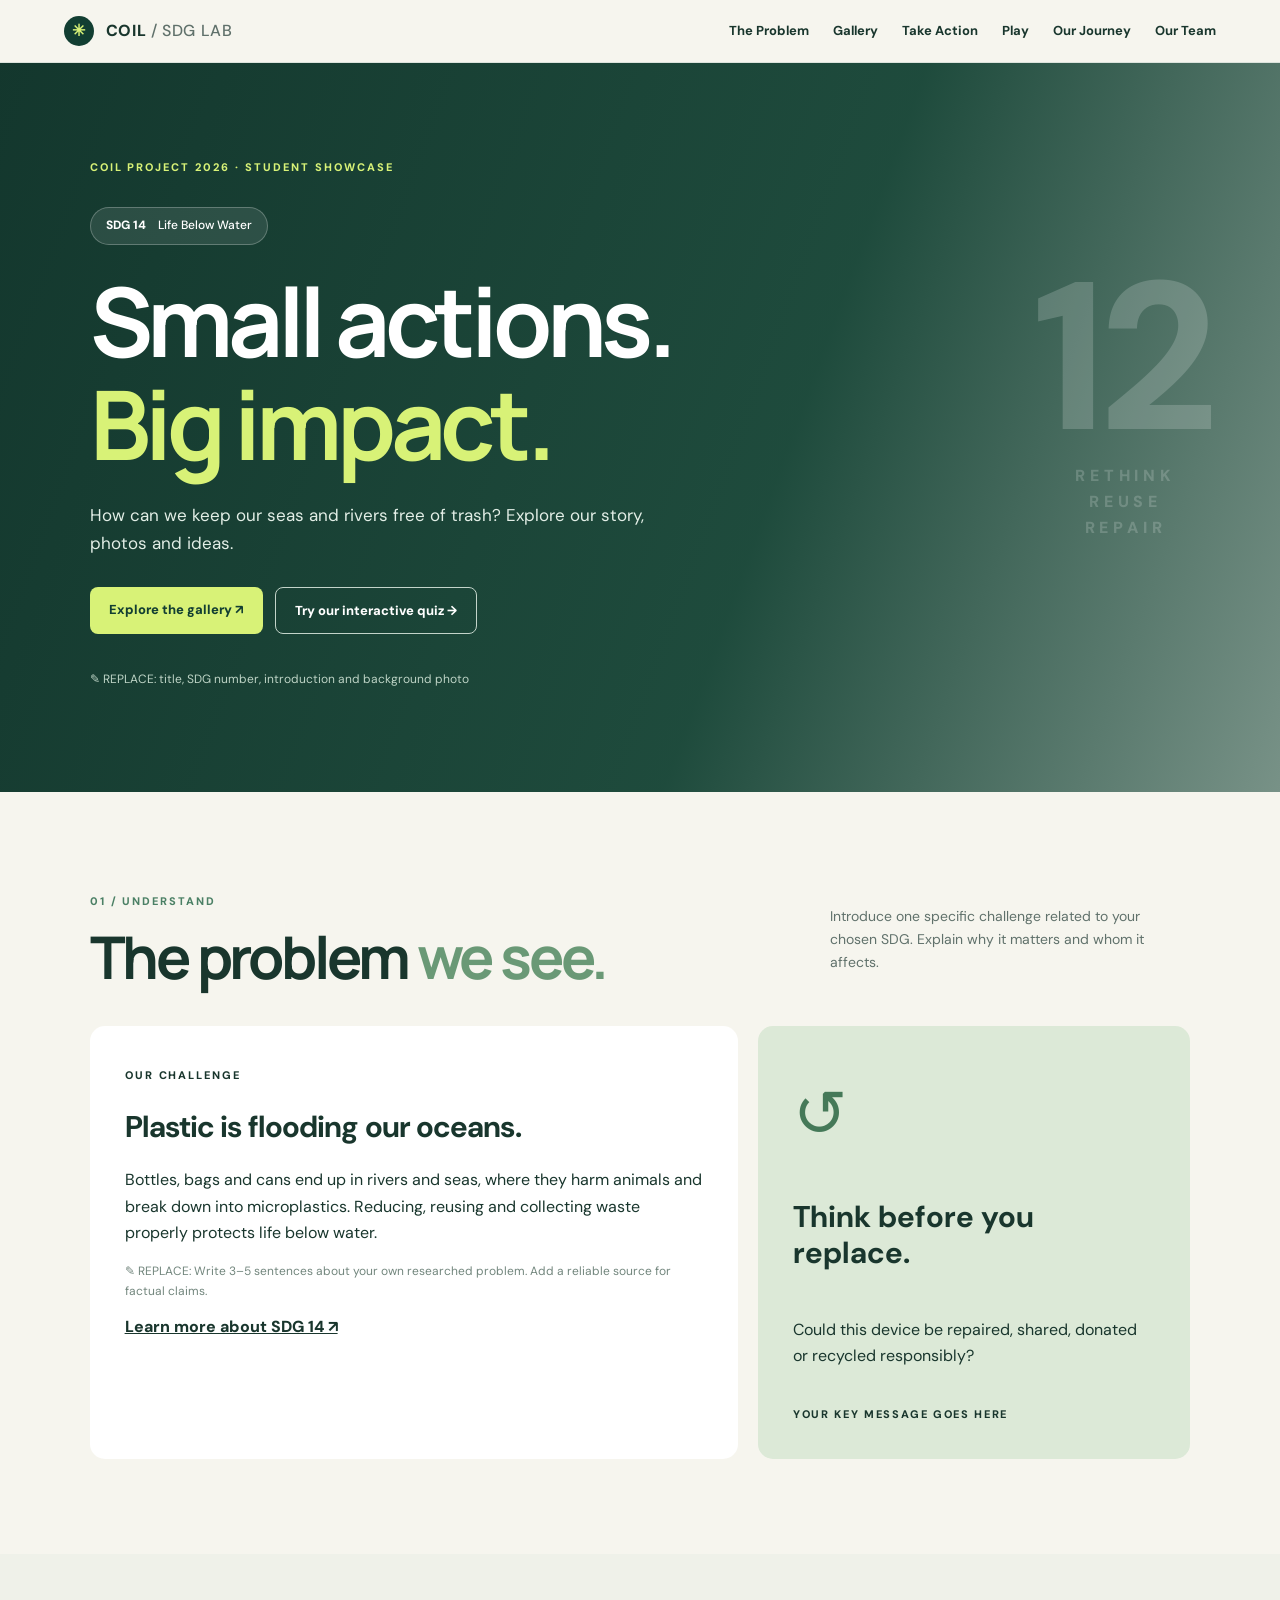
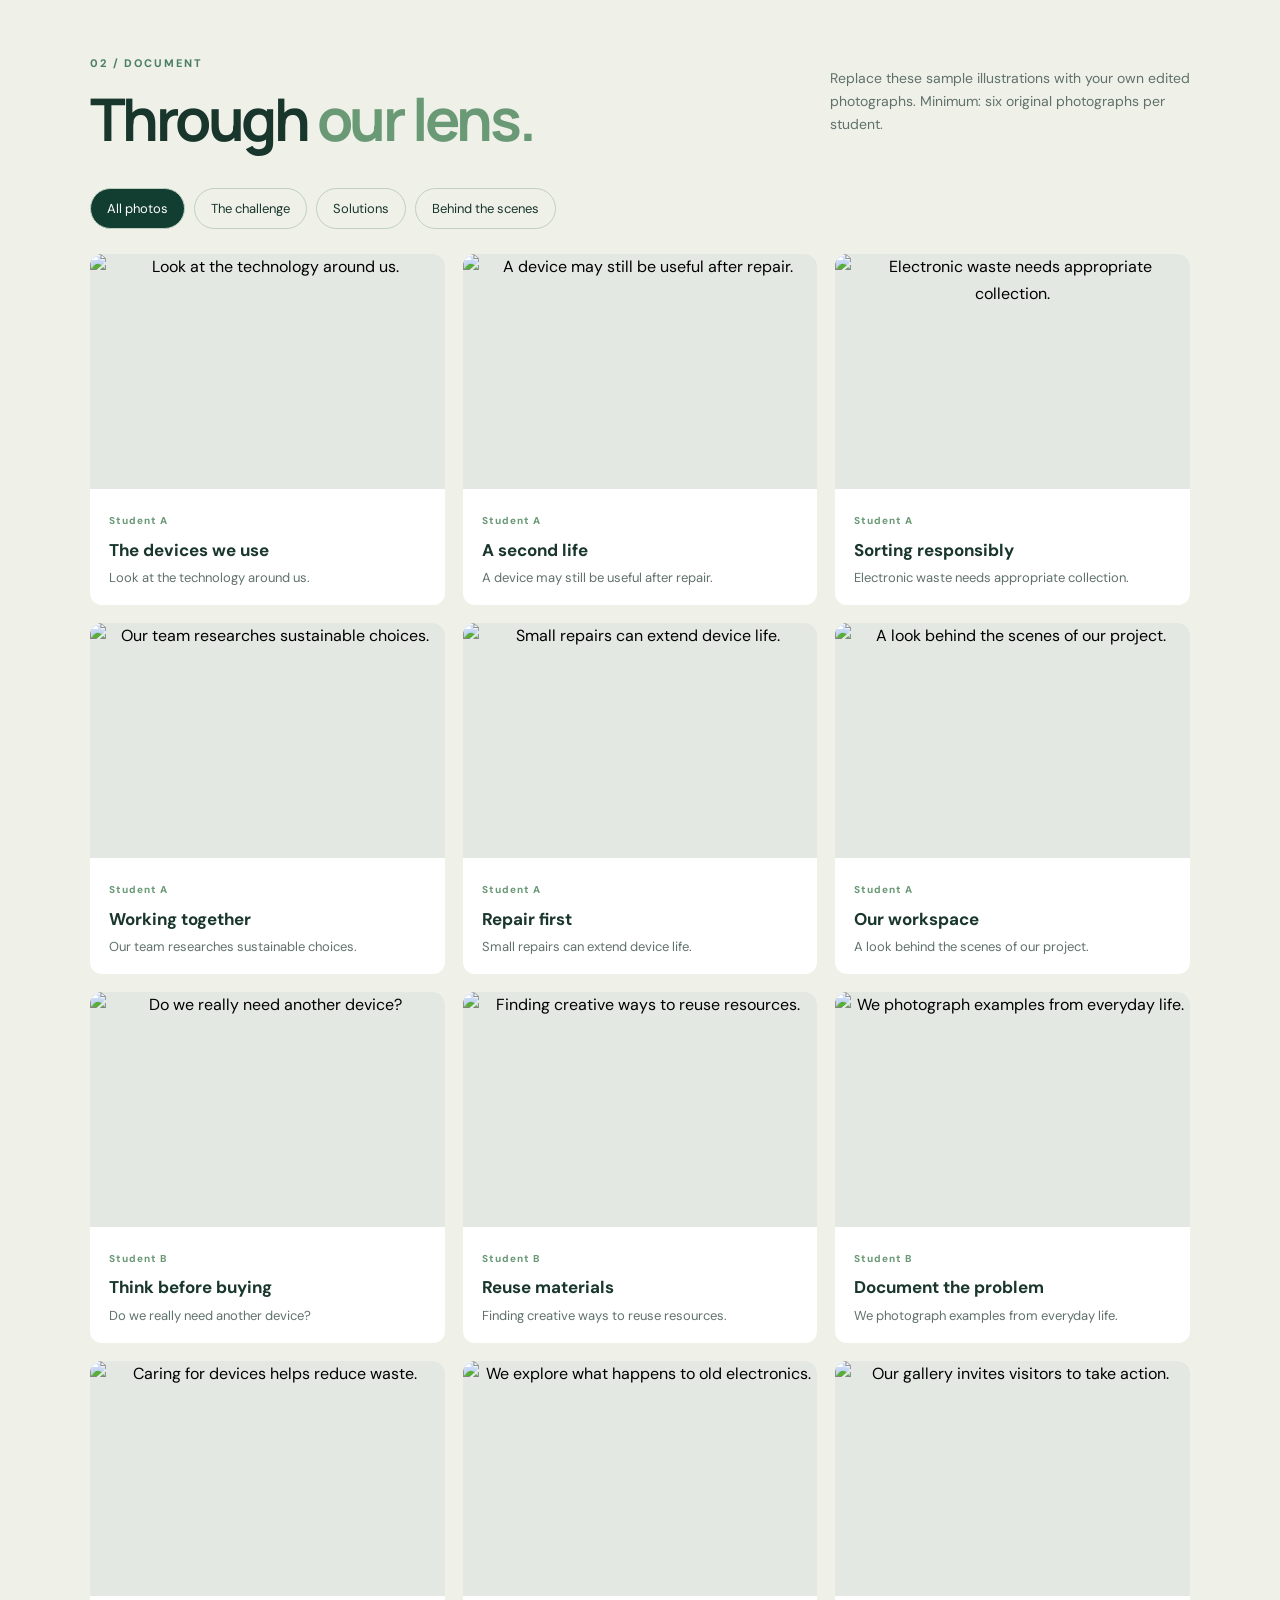
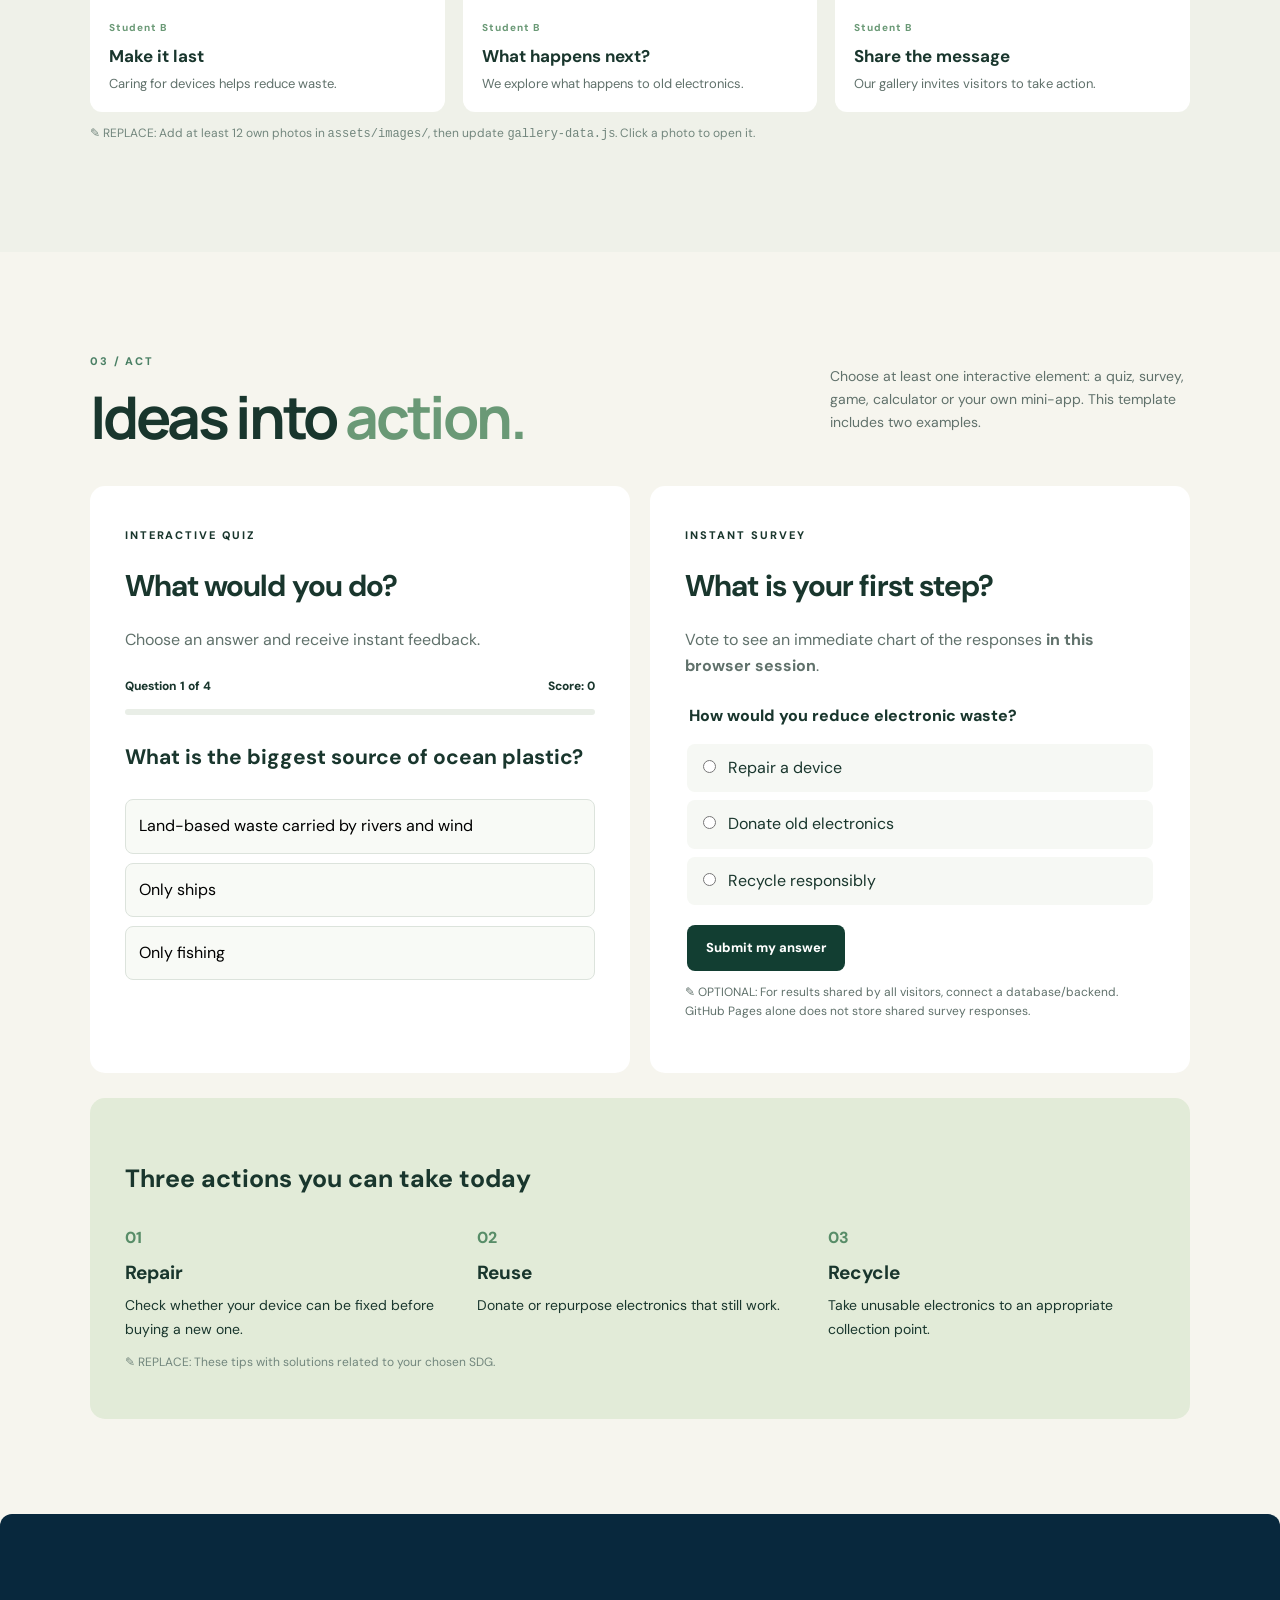
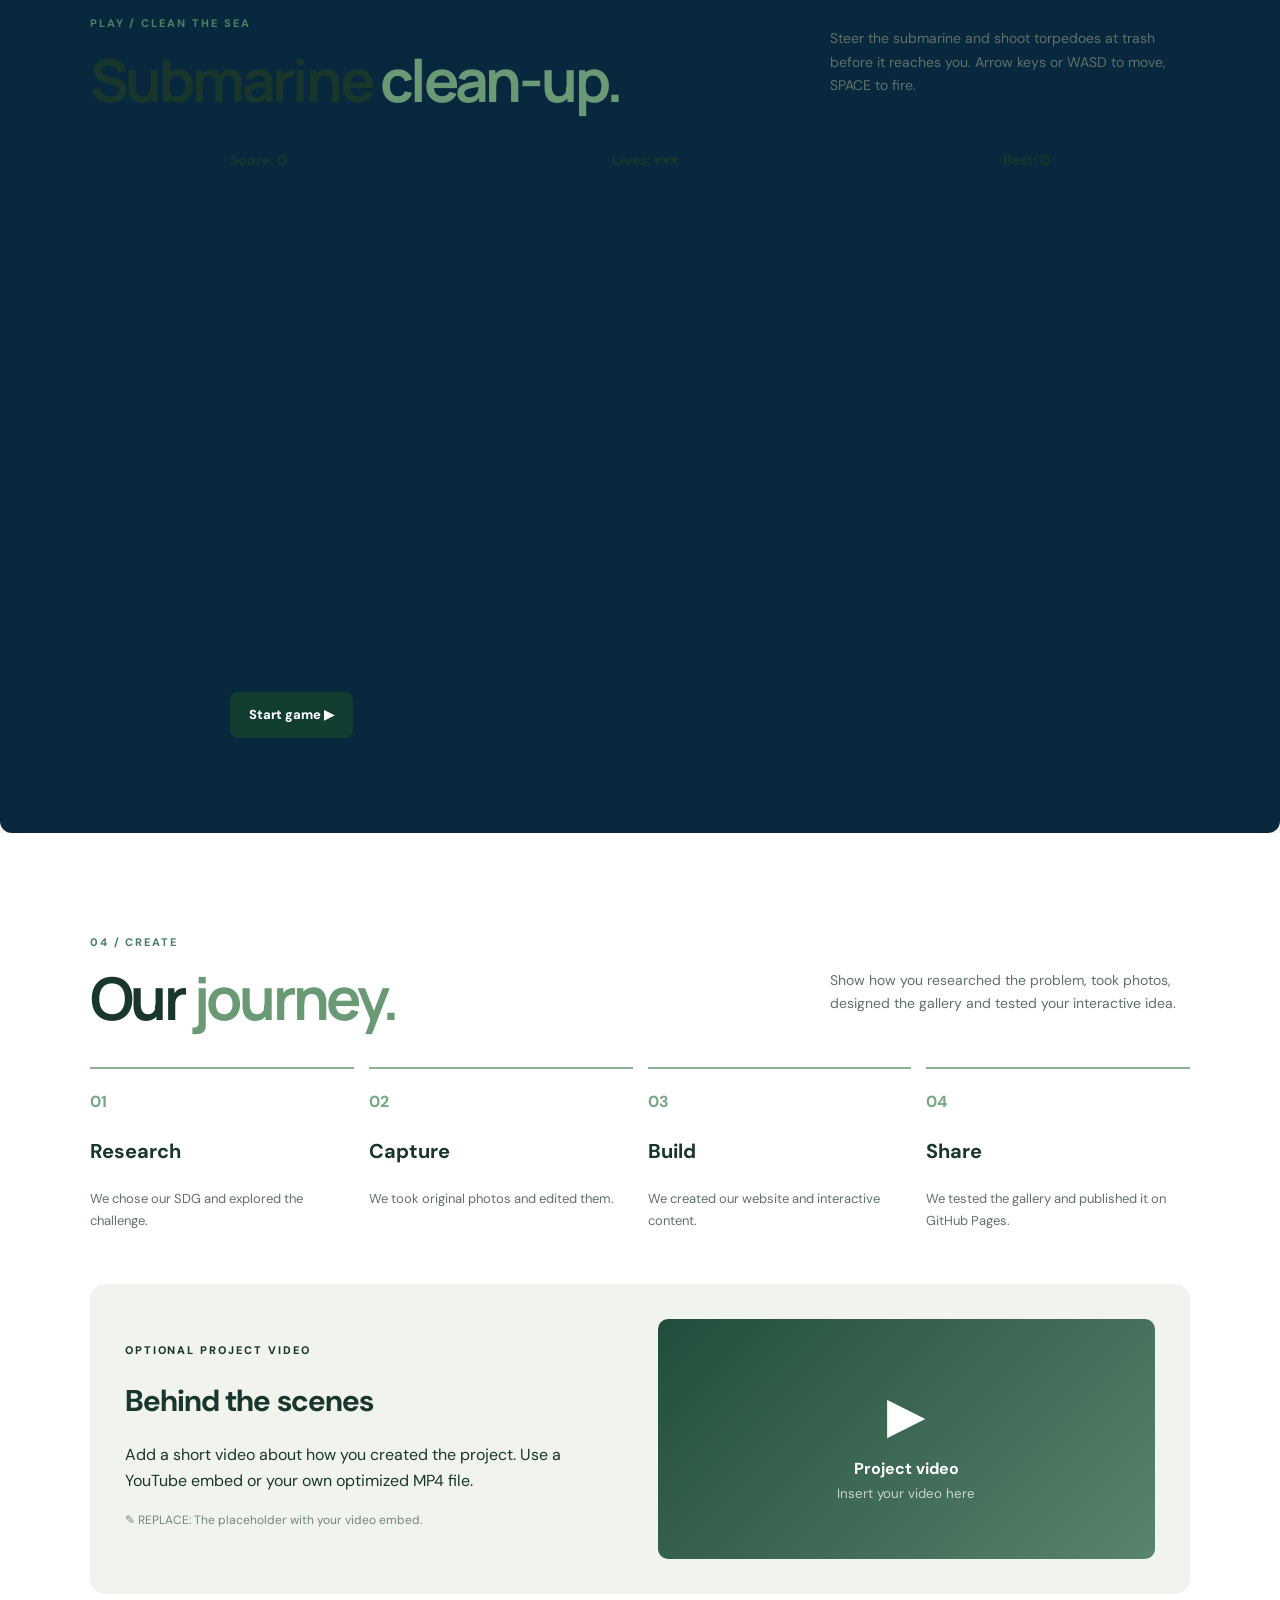
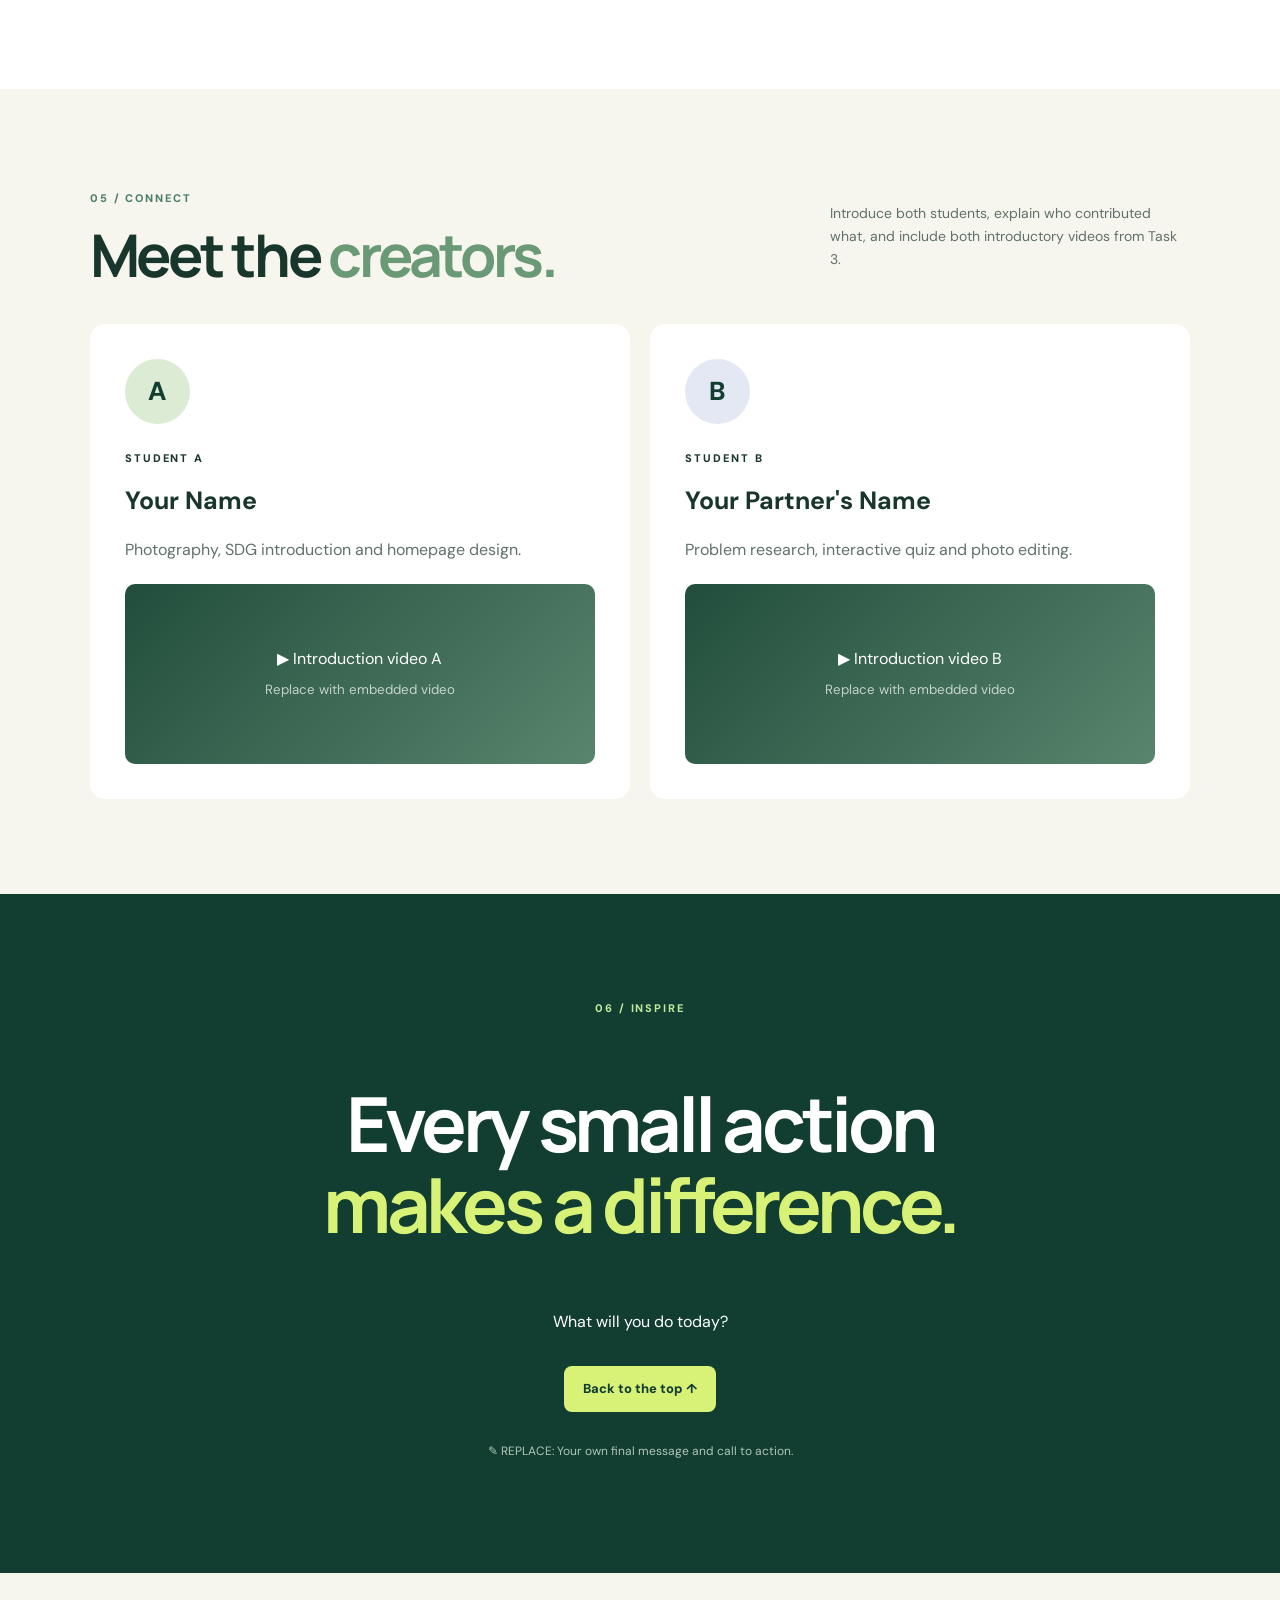
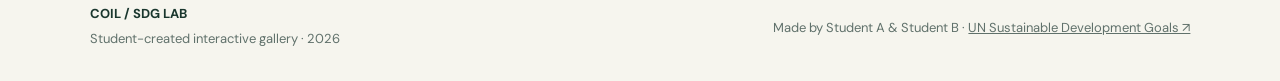
==== index.html @ 07c70218 "Add files via upload" ====
<!DOCTYPE html>
<html lang="en"><head><meta charset="UTF-8"><meta name="viewport" content="width=device-width, initial-scale=1"><meta name="description" content="Student COIL SDG interactive gallery"><title>Our SDG Story | COIL 2026</title><link rel="stylesheet" href="style.css"></head>
<body><a class="skip" href="#main">Skip to content</a><header class="nav"><a class="brand" href="#home"><span class="brand-mark">✳</span> COIL<span class="brand-light"> / SDG LAB</span></a><button class="menu-toggle" aria-expanded="false" aria-controls="navlinks">☰ Menu</button><nav id="navlinks" aria-label="Main navigation"><a href="#problem">The Problem</a><a href="#gallery">Gallery</a><a href="#solutions">Take Action</a><a href="#game">Play</a><a href="#journey">Our Journey</a><a href="#team">Our Team</a></nav></header>
<main id="main"><section class="hero" id="home"><div class="hero-inner"><span class="eyebrow">COIL PROJECT 2026 · STUDENT SHOWCASE</span><div class="sdg-chip">SDG 14 <span>Life Below Water</span></div><h1>Small actions.<br><em>Big impact.</em></h1><p class="lead">How can we keep our seas and rivers free of trash? Explore our story, photos and ideas.</p><div class="hero-actions"><a class="btn btn-light" href="#gallery">Explore the gallery ↗</a><a class="btn btn-outline" href="#solutions">Try our interactive quiz →</a></div><p class="hero-hint">✎ REPLACE: title, SDG number, introduction and background photo</p></div><div class="hero-art" aria-hidden="true"><span class="art-orbit">12</span><span class="art-label">RETHINK<br>REUSE<br>REPAIR</span></div></section>
<section class="section intro" id="problem"><div class="section-heading"><div><span class="kicker">01 / UNDERSTAND</span><h2>The problem <span class="accent">we see.</span></h2></div><p>Introduce one specific challenge related to your chosen SDG. Explain why it matters and whom it affects.</p></div><div class="problem-grid"><article class="problem-main"><span class="small-tag">OUR CHALLENGE</span><h3>Plastic is flooding our oceans.</h3><p>Bottles, bags and cans end up in rivers and seas, where they harm animals and break down into microplastics. Reducing, reusing and collecting waste properly protects life below water.</p><p class="hint">✎ REPLACE: Write 3–5 sentences about your own researched problem. Add a reliable source for factual claims.</p><a class="text-link" href="https://sdgs.un.org/goals/goal14" target="_blank" rel="noopener noreferrer">Learn more about SDG 14 ↗</a></article><aside class="fact-card"><div class="fact-icon">↺</div><h3>Think before you replace.</h3><p>Could this device be repaired, shared, donated or recycled responsibly?</p><span class="fact-bottom">YOUR KEY MESSAGE GOES HERE</span></aside></div></section>
<section class="section gallery-section" id="gallery"><div class="section-heading"><div><span class="kicker">02 / DOCUMENT</span><h2>Through <span class="accent">our lens.</span></h2></div><p>Replace these sample illustrations with your own edited photographs. Minimum: six original photographs per student.</p></div><div class="filters" role="group" aria-label="Filter photographs"><button class="filter active" data-filter="all" aria-pressed="true">All photos</button><button class="filter" data-filter="challenge" aria-pressed="false">The challenge</button><button class="filter" data-filter="solutions" aria-pressed="false">Solutions</button><button class="filter" data-filter="behind" aria-pressed="false">Behind the scenes</button></div><div class="photo-grid" id="photo-grid"></div><p class="hint gallery-hint">✎ REPLACE: Add at least 12 own photos in <code>assets/images/</code>, then update <code>gallery-data.js</code>. Click a photo to open it.</p></section>
<section class="section action-section" id="solutions"><div class="section-heading"><div><span class="kicker">03 / ACT</span><h2>Ideas into <span class="accent">action.</span></h2></div><p>Choose at least one interactive element: a quiz, survey, game, calculator or your own mini-app. This template includes two examples.</p></div><div class="action-grid"><article class="interactive-card"><span class="small-tag">INTERACTIVE QUIZ</span><h3>What would you do?</h3><p>Choose an answer and receive instant feedback.</p><div id="quiz" class="quiz"><div class="quiz-meta"><span id="quiz-progress">Question 1 of 3</span><span id="quiz-score">Score: 0</span></div><div class="progress-track"><div id="quiz-bar"></div></div><h4 id="quiz-question"></h4><div id="quiz-options" class="quiz-options"></div><p id="quiz-feedback" class="feedback" aria-live="polite"></p><button id="quiz-next" class="btn btn-dark" hidden>Next question →</button><div id="quiz-finish" hidden><h4 id="quiz-result"></h4><button id="quiz-restart" class="btn btn-dark">Try again ↻</button></div></div></article><article class="interactive-card survey-card"><span class="small-tag">INSTANT SURVEY</span><h3>What is your first step?</h3><p>Vote to see an immediate chart of the responses <strong>in this browser session</strong>.</p><fieldset id="poll"><legend>How would you reduce electronic waste?</legend><label><input type="radio" name="poll" value="Repair"> Repair a device</label><label><input type="radio" name="poll" value="Donate"> Donate old electronics</label><label><input type="radio" name="poll" value="Recycle"> Recycle responsibly</label><button id="poll-vote" class="btn btn-dark" type="button">Submit my answer</button></fieldset><div id="poll-results" hidden aria-live="polite"><p class="results-note">Demo results (saved only in your browser)</p><div id="poll-bars"></div><button id="poll-reset" class="text-button" type="button">Reset demo votes</button></div><p class="hint">✎ OPTIONAL: For results shared by all visitors, connect a database/backend. GitHub Pages alone does not store shared survey responses.</p></article></div><div class="tips"><h3>Three actions you can take today</h3><div class="tip-grid"><div><span>01</span><h4>Repair</h4><p>Check whether your device can be fixed before buying a new one.</p></div><div><span>02</span><h4>Reuse</h4><p>Donate or repurpose electronics that still work.</p></div><div><span>03</span><h4>Recycle</h4><p>Take unusable electronics to an appropriate collection point.</p></div></div><p class="hint">✎ REPLACE: These tips with solutions related to your chosen SDG.</p></div></section>
<section class="section game-section" id="game"><div class="section-heading"><div><span class="kicker">PLAY / CLEAN THE SEA</span><h2>Submarine <span class="accent">clean-up.</span></h2></div><p>Steer the submarine and shoot torpedoes at trash before it reaches you. Arrow keys or WASD to move, SPACE to fire.</p></div><div class="game-wrap"><div class="game-bar"><span id="g-score">Score: 0</span><span id="g-lives">Lives: ♥♥♥</span><span id="g-best">Best: 0</span></div><canvas id="game" width="800" height="450" aria-label="Submarine clean-up game"></canvas><p id="g-msg" class="feedback" aria-live="polite"></p><button id="g-start" class="btn btn-dark" type="button">Start game ▶</button><div class="game-pad"><div><button data-hold="arrowup" aria-label="Up">▲</button><button data-hold="arrowleft" aria-label="Left">◀</button><button data-hold="arrowdown" aria-label="Down">▼</button><button data-hold="arrowright" aria-label="Right">▶</button></div><button id="g-fire" class="fire">FIRE 🚀</button></div></div></section>
<section class="section journey-section" id="journey"><div class="section-heading"><div><span class="kicker">04 / CREATE</span><h2>Our <span class="accent">journey.</span></h2></div><p>Show how you researched the problem, took photos, designed the gallery and tested your interactive idea.</p></div><div class="timeline"><div><b>01</b><h3>Research</h3><p>We chose our SDG and explored the challenge.</p></div><div><b>02</b><h3>Capture</h3><p>We took original photos and edited them.</p></div><div><b>03</b><h3>Build</h3><p>We created our website and interactive content.</p></div><div><b>04</b><h3>Share</h3><p>We tested the gallery and published it on GitHub Pages.</p></div></div><div class="video-panel"><div><span class="small-tag">OPTIONAL PROJECT VIDEO</span><h3>Behind the scenes</h3><p>Add a short video about how you created the project. Use a YouTube embed or your own optimized MP4 file.</p><p class="hint">✎ REPLACE: The placeholder with your video embed.</p></div><div class="video-placeholder"><span>▶</span><strong>Project video</strong><small>Insert your video here</small></div></div></section>
<section class="section team-section" id="team"><div class="section-heading"><div><span class="kicker">05 / CONNECT</span><h2>Meet the <span class="accent">creators.</span></h2></div><p>Introduce both students, explain who contributed what, and include both introductory videos from Task 3.</p></div><div class="team-grid"><article class="student"><div class="avatar">A</div><span class="small-tag">STUDENT A</span><h3>Your Name</h3><p>Photography, SDG introduction and homepage design.</p><div class="video-slot">▶ Introduction video A <small>Replace with embedded video</small></div></article><article class="student"><div class="avatar second">B</div><span class="small-tag">STUDENT B</span><h3>Your Partner's Name</h3><p>Problem research, interactive quiz and photo editing.</p><div class="video-slot">▶ Introduction video B <small>Replace with embedded video</small></div></article></div></section>
<section class="closing"><span class="kicker">06 / INSPIRE</span><h2>Every small action<br><em>makes a difference.</em></h2><p>What will you do today?</p><a class="btn btn-light" href="#home">Back to the top ↑</a><p class="hint">✎ REPLACE: Your own final message and call to action.</p></section></main><footer><div><strong>COIL / SDG LAB</strong><p>Student-created interactive gallery · 2026</p></div><p>Made by Student A & Student B · <a href="https://sdgs.un.org/goals" target="_blank" rel="noopener noreferrer">UN Sustainable Development Goals ↗</a></p></footer>
<div class="lightbox" id="lightbox" hidden role="dialog" aria-modal="true" aria-label="Photo viewer"><button id="lightbox-close" class="lightbox-close" aria-label="Close photo viewer">×</button><img id="lightbox-image" src="" alt=""><p id="lightbox-caption"></p></div><script src="gallery-data.js"></script><script src="script.js"></script><script src="game.js"></script></body></html>
---- style.css ----
@import url('https://fonts.googleapis.com/css2?family=DM+Sans:wght@400;500;600;700&family=Manrope:wght@400;500;600;700;800&display=swap');:root{--ink:#19362d;--green:#123e32;--lime:#d8f277;--cream:#f6f5ee;--muted:#60716b;--line:#dce3dc}*{box-sizing:border-box}html{scroll-behavior:smooth}body{margin:0;background:var(--cream);color:var(--ink);font-family:'DM Sans',Arial,sans-serif;line-height:1.65}button,input{font:inherit}a{color:inherit}button{cursor:pointer}.skip{position:absolute;top:-100px;left:10px;background:white;padding:10px;z-index:50}.skip:focus{top:10px}.nav{position:sticky;top:0;z-index:20;background:rgba(246,245,238,.96);backdrop-filter:blur(10px);display:flex;justify-content:space-between;align-items:center;padding:16px max(5vw,20px);border-bottom:1px solid var(--line)}.brand{text-decoration:none;font-weight:800;letter-spacing:.04em}.brand-mark{display:inline-grid;place-items:center;background:var(--green);color:var(--lime);border-radius:50%;width:30px;height:30px;margin-right:7px}.brand-light{font-weight:500;color:var(--muted)}nav{display:flex;gap:24px}nav a{text-decoration:none;font-size:13px;font-weight:700}nav a:hover,.text-link:hover{color:#4d8b64}.menu-toggle{display:none}.hero{background:linear-gradient(110deg,rgba(12,49,39,.97),rgba(14,62,47,.93) 60%,rgba(16,64,50,.55)),url('assets/images/hero.svg') center/cover;min-height:620px;position:relative;overflow:hidden;color:white;display:flex;align-items:center}.hero-inner{padding:90px max(7vw,25px);max-width:830px;position:relative;z-index:2}.eyebrow,.kicker,.small-tag{font-size:11px;letter-spacing:.18em;font-weight:800}.eyebrow{color:var(--lime)}.sdg-chip{display:flex;gap:12px;align-items:center;margin-top:28px;background:#ffffff19;border:1px solid #ffffff40;border-radius:50px;padding:8px 15px;width:max-content;max-width:100%;font-size:12px;font-weight:800}.sdg-chip span{font-weight:500}.hero h1,h2,.closing h2{font-family:Manrope,Arial,sans-serif;letter-spacing:-.055em;line-height:1.07}.hero h1{font-size:clamp(54px,7.5vw,105px);margin:25px 0}.hero h1 em,.closing h2 em{font-style:normal;color:var(--lime)}.lead{font-size:17px;max-width:560px;color:#e2eee6}.hero-actions{display:flex;gap:12px;flex-wrap:wrap;margin-top:30px}.btn{display:inline-block;border-radius:8px;padding:12px 19px;text-decoration:none;font-weight:800;font-size:13px;border:0}.btn-light{background:var(--lime);color:var(--green)}.btn-outline{border:1px solid #c3d4ca;color:white}.btn-dark{background:var(--green);color:white}.hero-hint,.hint{font-size:12px;color:#72867d}.hero-hint{color:#bed4c6;margin-top:36px}.hero-art{position:absolute;right:5%;top:26%;opacity:.18;text-align:center}.art-orbit{display:block;font-size:210px;font-weight:800;line-height:1}.art-label{font-weight:800;letter-spacing:.3em}.section{padding:95px max(7vw,25px);max-width:1500px;margin:auto}.section-heading{display:flex;justify-content:space-between;align-items:end;gap:30px;margin-bottom:38px}.section-heading>div{max-width:750px}.section-heading>p{max-width:360px;color:var(--muted);font-size:14px}.kicker{color:#4b8065}.section h2{font-size:clamp(35px,4.6vw,63px);margin:12px 0 0}.accent{color:#6a9976}.problem-grid{display:grid;grid-template-columns:1.5fr 1fr;gap:20px}.problem-main,.fact-card,.interactive-card,.student{padding:35px;border-radius:15px}.problem-main{background:white}.problem-main h3,.interactive-card h3,.video-panel h3{font-size:30px;letter-spacing:-.03em;margin:14px 0}.problem-main p{max-width:670px}.text-link{font-weight:800}.fact-card{background:#dce9d7;display:flex;flex-direction:column;justify-content:center}.fact-icon{font-size:65px;color:#457958}.fact-card h3{font-size:30px;line-height:1.2}.fact-bottom{font-size:11px;letter-spacing:.15em;font-weight:800;margin-top:20px}.gallery-section{background:#eff1e9;max-width:none}.gallery-section>.section-heading,.gallery-section>.filters,.gallery-section>.photo-grid,.gallery-section>.gallery-hint{max-width:1290px;margin-left:auto;margin-right:auto}.filters{display:flex;gap:9px;flex-wrap:wrap;margin-bottom:25px!important}.filter{background:transparent;border:1px solid #bfcfc2;border-radius:30px;padding:9px 16px;color:var(--ink);font-size:13px}.filter.active{background:var(--green);color:white}.photo-grid{display:grid;grid-template-columns:repeat(3,1fr);gap:18px}.photo-card{background:white;border-radius:12px;overflow:hidden;min-width:0}.photo-open{border:0;padding:0;width:100%;display:block;background:#e3e8e2}.photo-card img{width:100%;height:235px;object-fit:cover;display:block;transition:transform .3s}.photo-open:hover img{transform:scale(1.04)}.photo-card .info{padding:17px 19px}.photo-card .info h3{margin:3px 0;font-size:17px}.photo-card .info p{margin:0;color:var(--muted);font-size:13px}.photo-card .info span{font-size:10px;font-weight:800;letter-spacing:.1em;color:#6a9976}.action-grid{display:grid;grid-template-columns:1fr 1fr;gap:20px}.interactive-card{background:white}.interactive-card>p{color:var(--muted)}.quiz-meta{display:flex;justify-content:space-between;font-size:12px;font-weight:800;margin-top:24px}.progress-track{background:#e9eee7;height:6px;border-radius:9px;margin:12px 0 22px}.progress-track>div{background:#82b489;width:0;height:100%;border-radius:9px;transition:width .2s}.quiz h4{font-size:21px;line-height:1.35}.quiz-options{display:grid;gap:9px;margin:20px 0}.quiz-options button{border:1px solid var(--line);border-radius:8px;text-align:left;background:#f8faf6;padding:13px}.quiz-options button:hover:not(:disabled){border-color:#52906b}.quiz-options button.correct{background:#d9f0db;border-color:#45905a}.quiz-options button.wrong{background:#f8e1df;border-color:#b76b66}.feedback{min-height:25px;font-size:13px;font-weight:700}.survey-card fieldset{border:0;padding:0;margin-top:23px}.survey-card legend{font-weight:800;margin-bottom:15px}.survey-card label{display:block;padding:11px;background:#f6f8f4;margin-bottom:8px;border-radius:8px}.survey-card input{accent-color:var(--green);margin-right:8px}.survey-card fieldset .btn{margin-top:12px}.results-note{font-size:12px;color:var(--muted)}.poll-row{margin:12px 0}.poll-row-top{display:flex;justify-content:space-between;font-size:12px;font-weight:700}.poll-track{background:#e8efe8;height:12px;border-radius:10px;overflow:hidden}.poll-fill{height:100%;background:#75a87f}.text-button{border:0;background:transparent;text-decoration:underline;padding:10px 0}.tips{margin-top:25px;background:#e2ebd8;padding:35px;border-radius:15px}.tips h3{font-size:25px}.tip-grid{display:grid;grid-template-columns:repeat(3,1fr);gap:25px}.tip-grid span{font-weight:800;color:#588d68}.tip-grid h4{margin:6px 0;font-size:19px}.tip-grid p{margin:0;font-size:14px}.journey-section{background:#fff;max-width:none}.journey-section>.section-heading,.journey-section>.timeline,.journey-section>.video-panel{max-width:1290px;margin-left:auto;margin-right:auto}.timeline{display:grid;grid-template-columns:repeat(4,1fr);gap:15px;margin-bottom:40px!important}.timeline>div{border-top:2px solid #8daf94;padding:20px 10px 0 0}.timeline b{color:#74a783}.timeline h3{font-size:20px}.timeline p{color:var(--muted);font-size:13px}.video-panel{display:grid;grid-template-columns:1fr 1fr;gap:35px;align-items:center;background:#f1f4ed;padding:35px;border-radius:15px}.video-placeholder,.video-slot{background:linear-gradient(135deg,#214e3c,#59846d);color:white;display:flex;flex-direction:column;align-items:center;justify-content:center;min-height:240px;border-radius:10px;text-align:center}.video-placeholder span{font-size:50px}.video-placeholder small,.video-slot small{opacity:.7}.team-grid{display:grid;grid-template-columns:1fr 1fr;gap:20px}.student{background:white}.avatar{width:65px;height:65px;display:grid;place-items:center;border-radius:50%;background:#dcebd3;color:var(--green);font-size:26px;font-weight:800;margin-bottom:20px}.avatar.second{background:#e4e8f4}.student h3{font-size:25px;margin:10px 0}.student p{color:var(--muted)}.video-slot{min-height:180px;margin-top:20px;gap:7px}.closing{padding:100px 20px;text-align:center;background:var(--green);color:white}.closing h2{font-size:clamp(40px,6vw,76px)}.closing .kicker{color:#c2e79c}.closing .btn{margin-top:15px}.closing .hint{color:#afc5b6;margin-top:30px}footer{padding:30px max(7vw,25px);display:flex;justify-content:space-between;gap:20px;align-items:center;font-size:13px}footer p{color:var(--muted);margin:3px 0}.lightbox{position:fixed;inset:0;background:rgba(10,24,19,.94);z-index:40;display:flex;flex-direction:column;align-items:center;justify-content:center;padding:45px 20px;color:white}.lightbox[hidden],[hidden]{display:none!important}.lightbox img{max-width:90vw;max-height:75vh;object-fit:contain}.lightbox-close{position:absolute;top:15px;right:30px;color:white;background:transparent;border:0;font-size:42px}.lightbox p{text-align:center}.photo-card[hidden]{display:none}button:focus-visible,a:focus-visible{outline:3px solid #e7a53b;outline-offset:3px}@media(max-width:900px){.section-heading{display:block}.problem-grid,.action-grid,.team-grid,.video-panel{grid-template-columns:1fr}.photo-grid{grid-template-columns:repeat(2,1fr)}.timeline{grid-template-columns:repeat(2,1fr)}.hero-art{display:none}}@media(max-width:640px){.nav{flex-wrap:wrap}.menu-toggle{display:block;border:1px solid var(--line);padding:7px 12px;border-radius:7px;background:transparent}.nav nav{display:none;width:100%;flex-direction:column;gap:12px;padding:20px 0 5px}.nav nav.open{display:flex}.hero{min-height:570px}.hero-inner{padding:65px 22px}.hero h1{font-size:56px}.section{padding:65px 22px}.photo-grid,.tip-grid,.team-grid{grid-template-columns:1fr}.timeline{grid-template-columns:1fr 1fr}.photo-card img{height:245px}.problem-main,.fact-card,.interactive-card,.student{padding:24px}.tips{padding:25px}.video-panel{padding:25px}footer{display:block}}
.game-wrap{max-width:820px;margin:auto}.game-bar{display:flex;justify-content:space-between;font-weight:800;font-size:14px;margin-bottom:8px}#game{width:100%;height:auto;border-radius:12px;display:block;touch-action:none;background:#08283d}.game-pad{display:none;justify-content:space-between;align-items:center;margin-top:14px}.game-pad button{width:56px;height:56px;border-radius:12px;border:1px solid var(--line);background:#fff;font-size:20px;margin:3px}.game-pad .fire{width:120px;background:var(--green);color:#fff;font-weight:800}@media(hover:none){.game-pad{display:flex}}
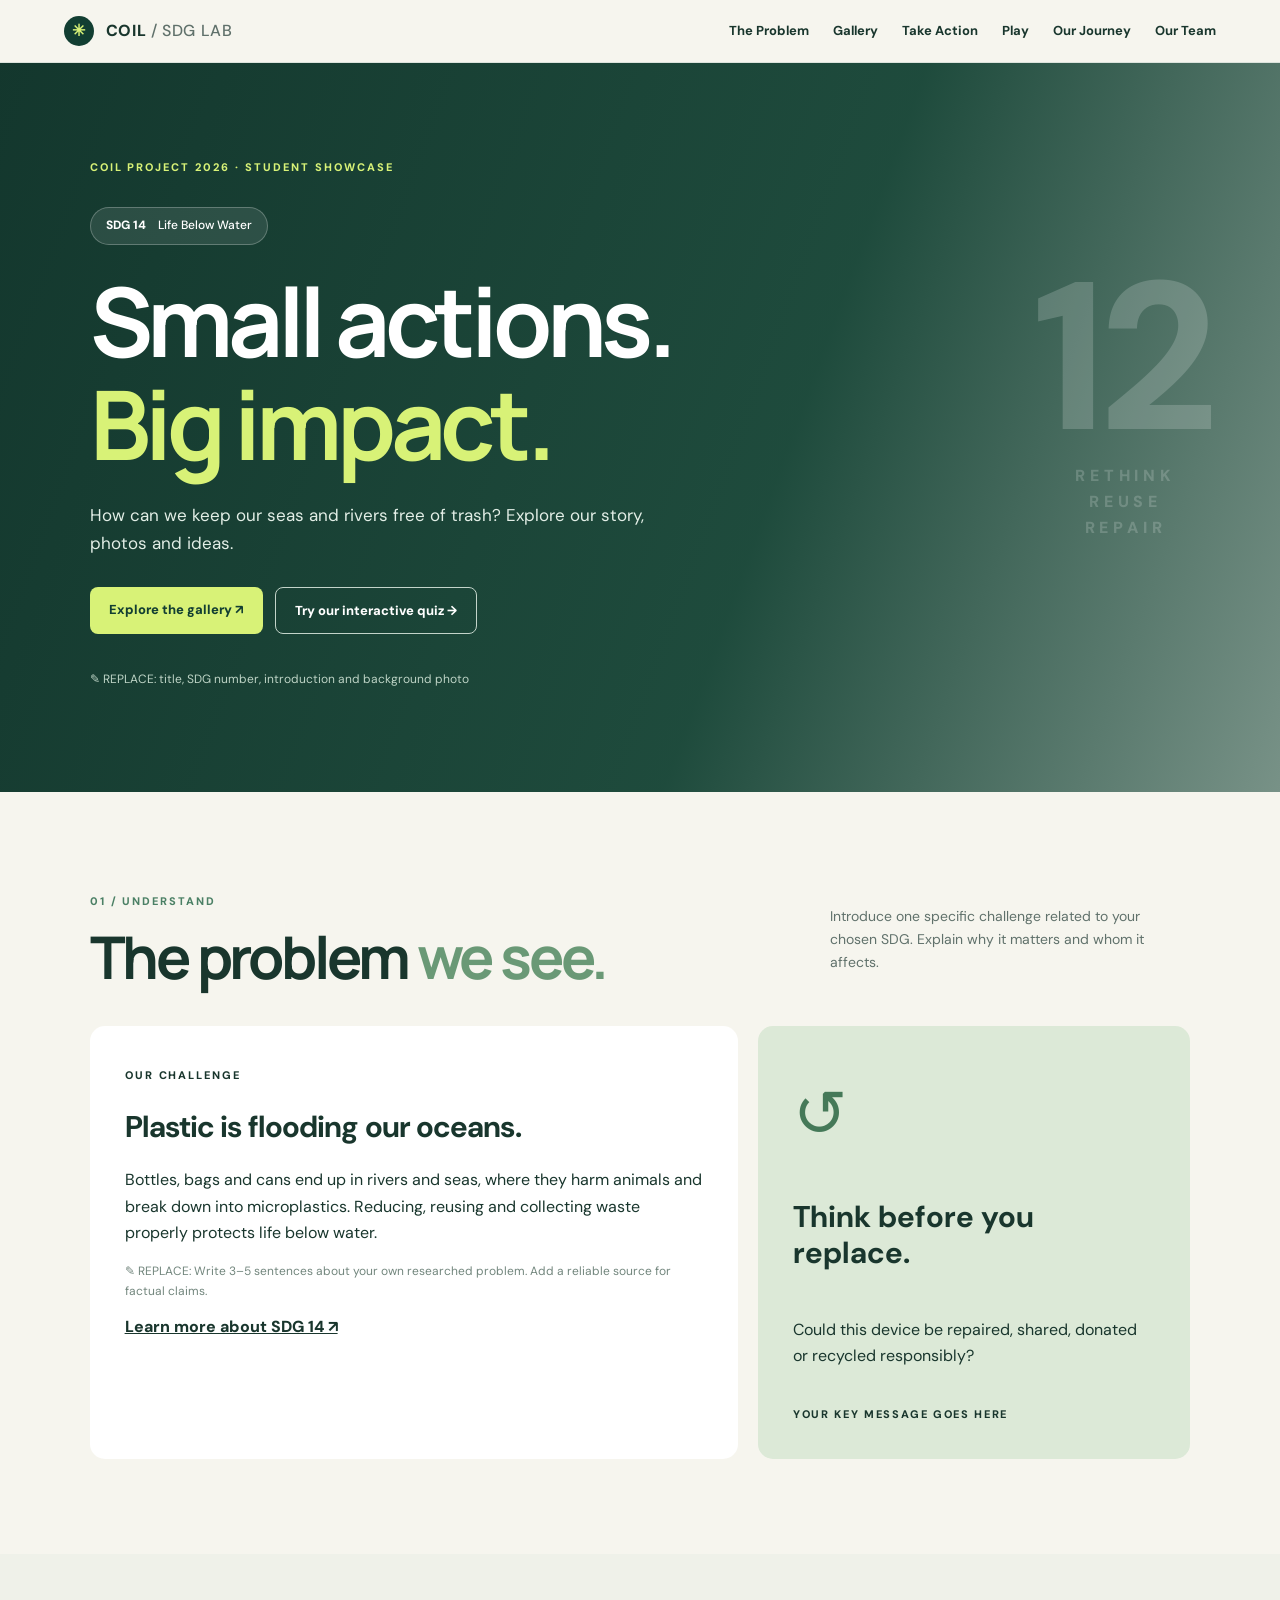
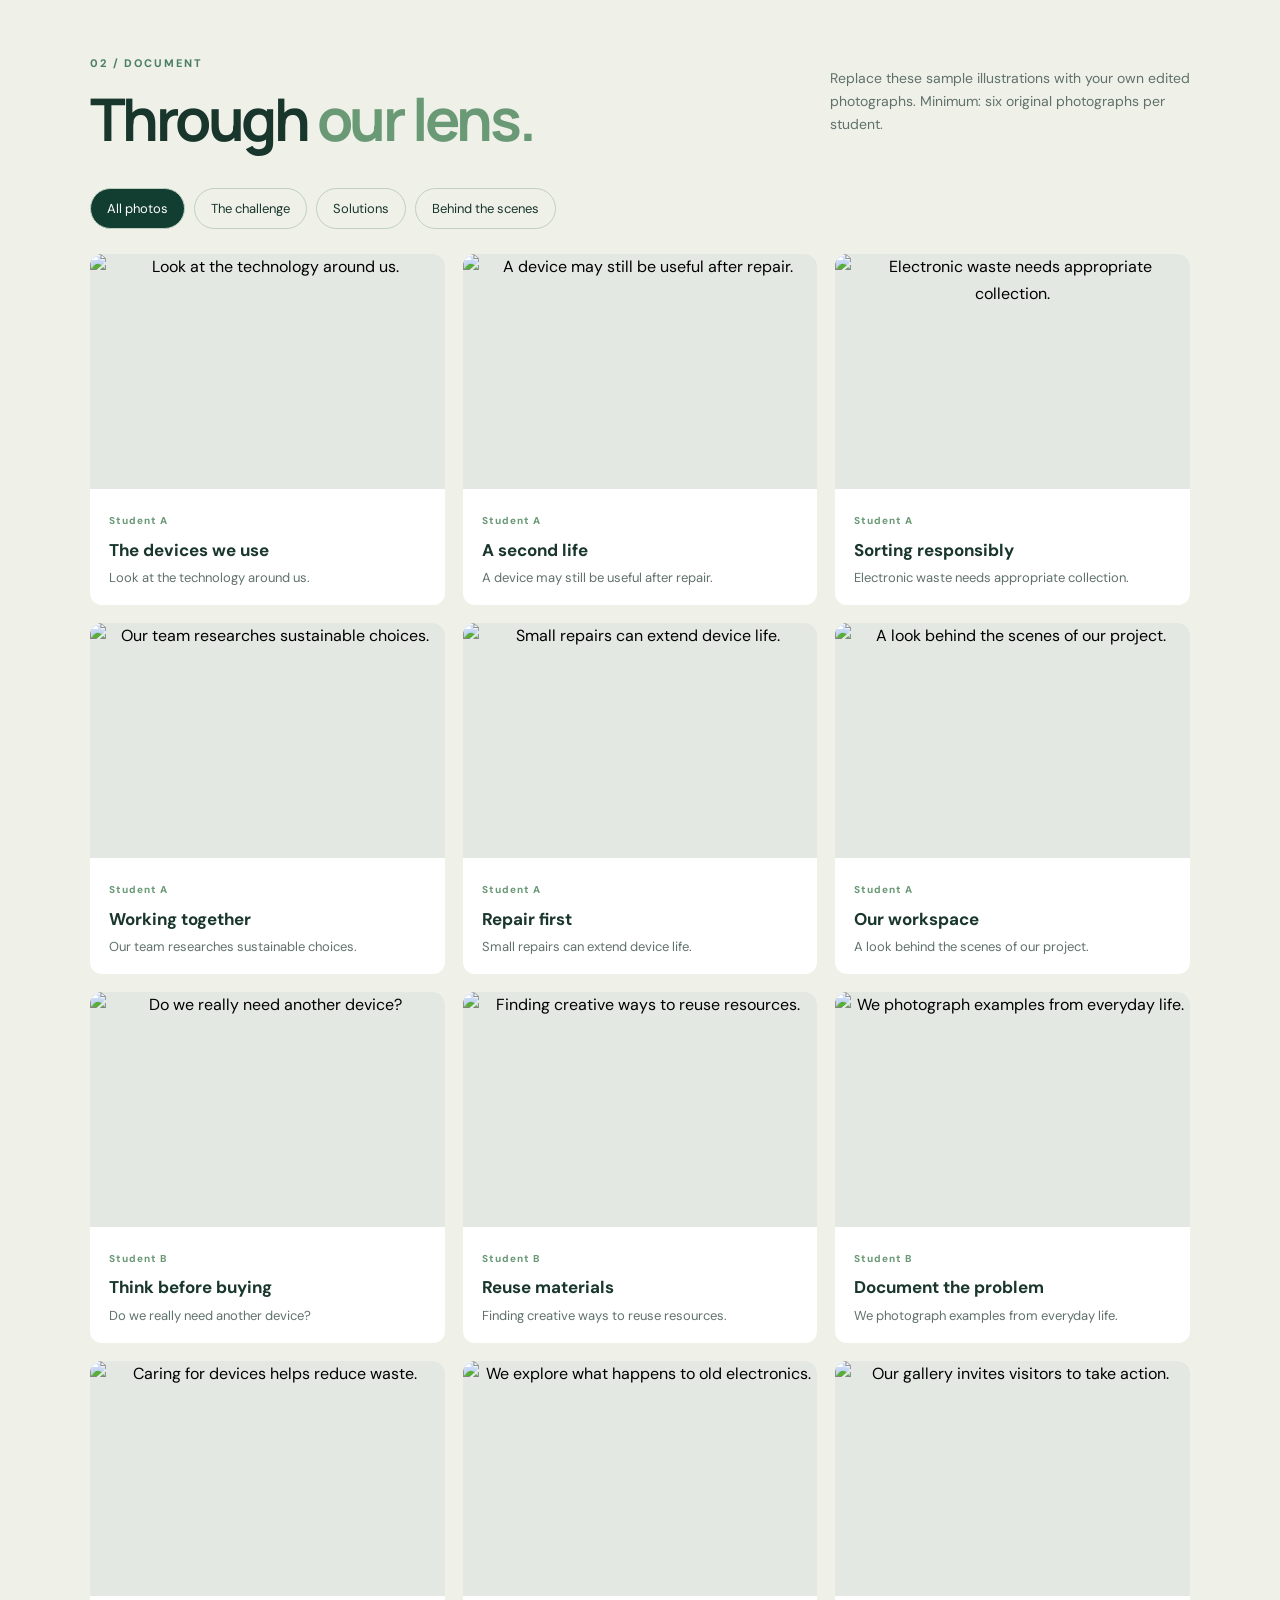
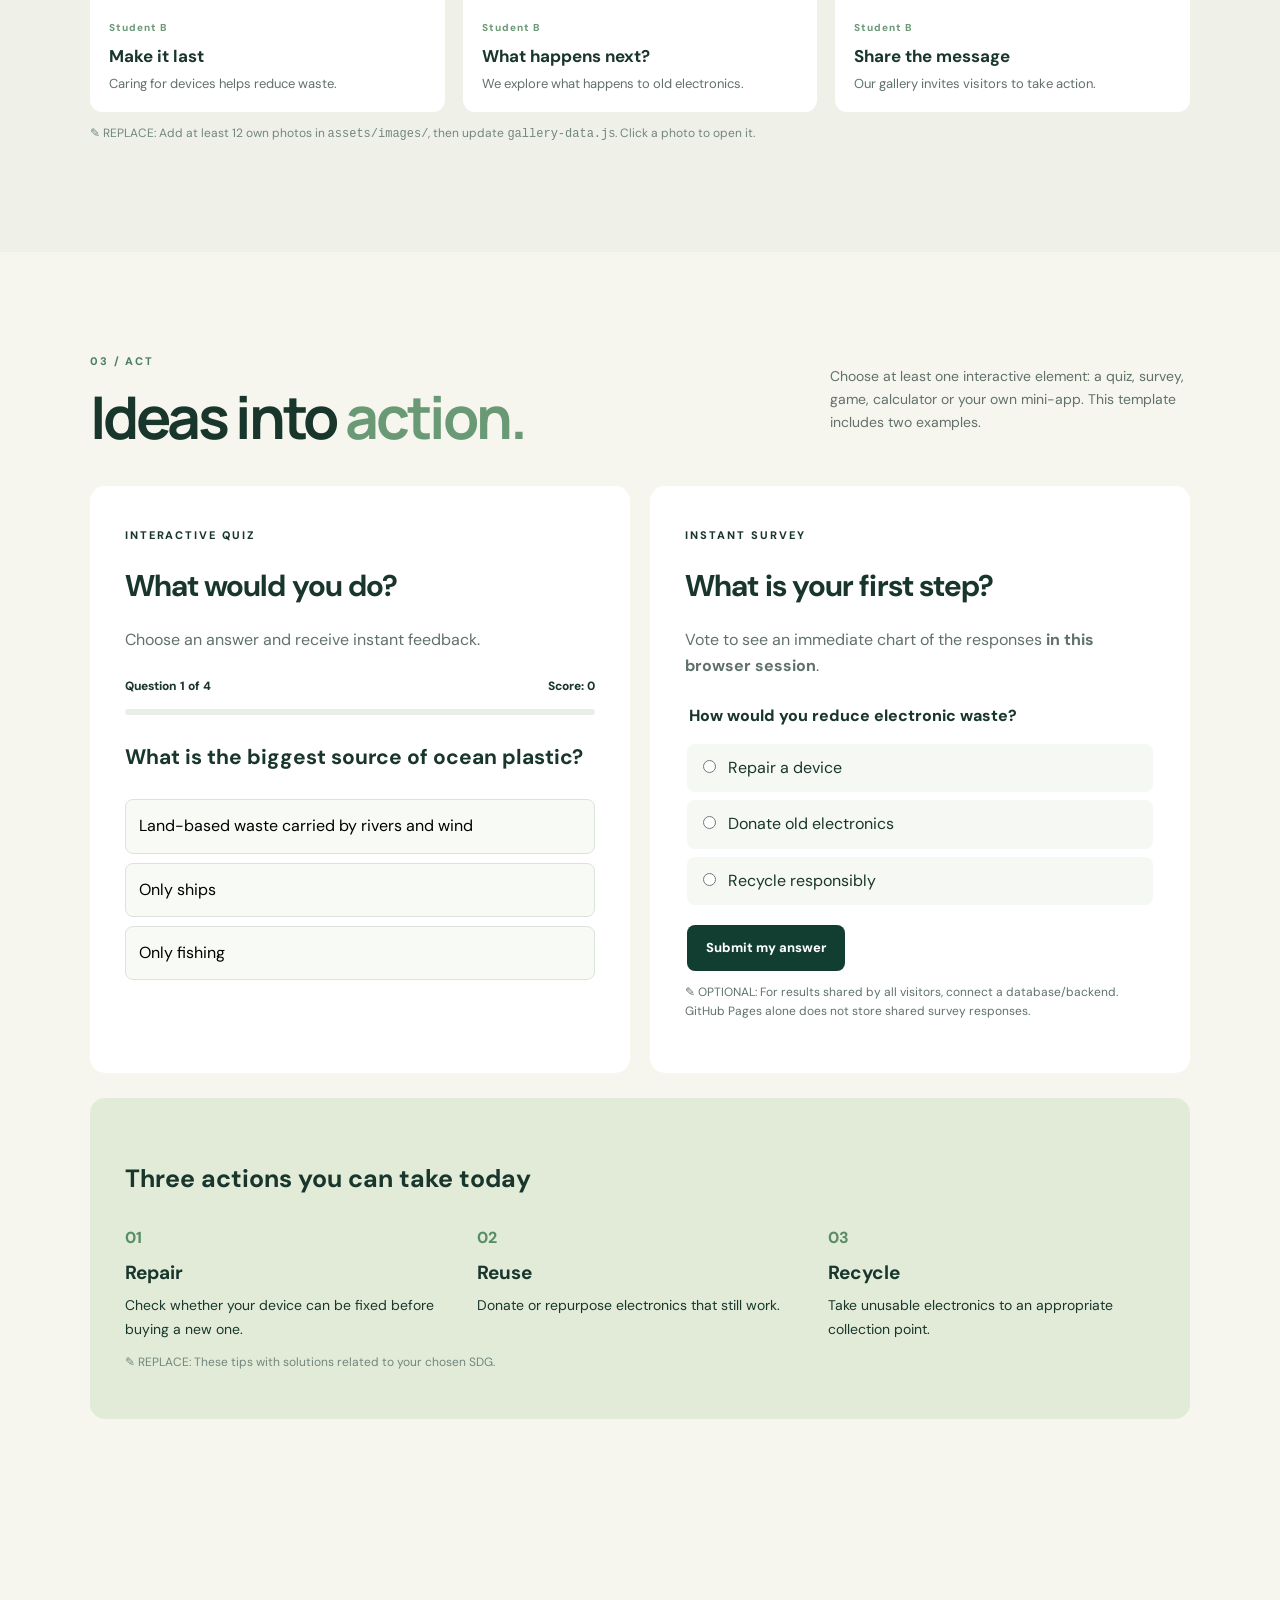
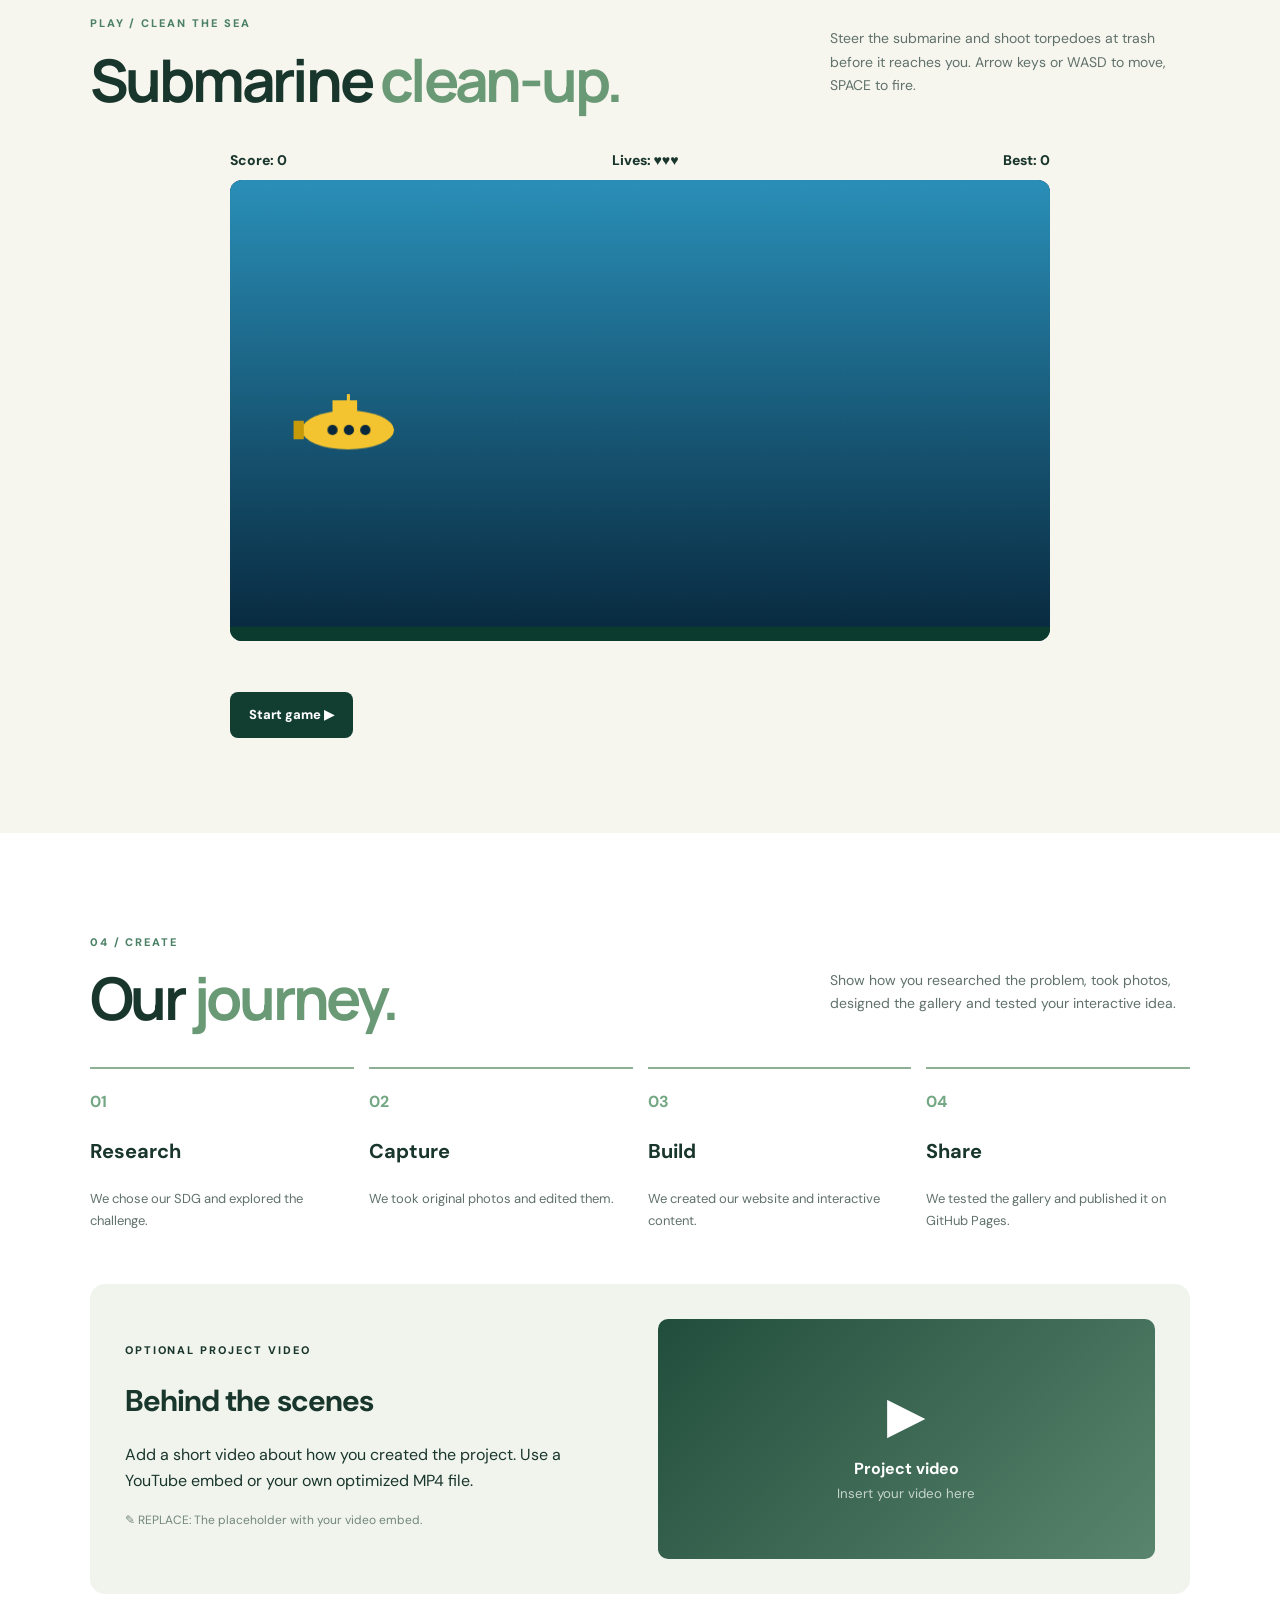
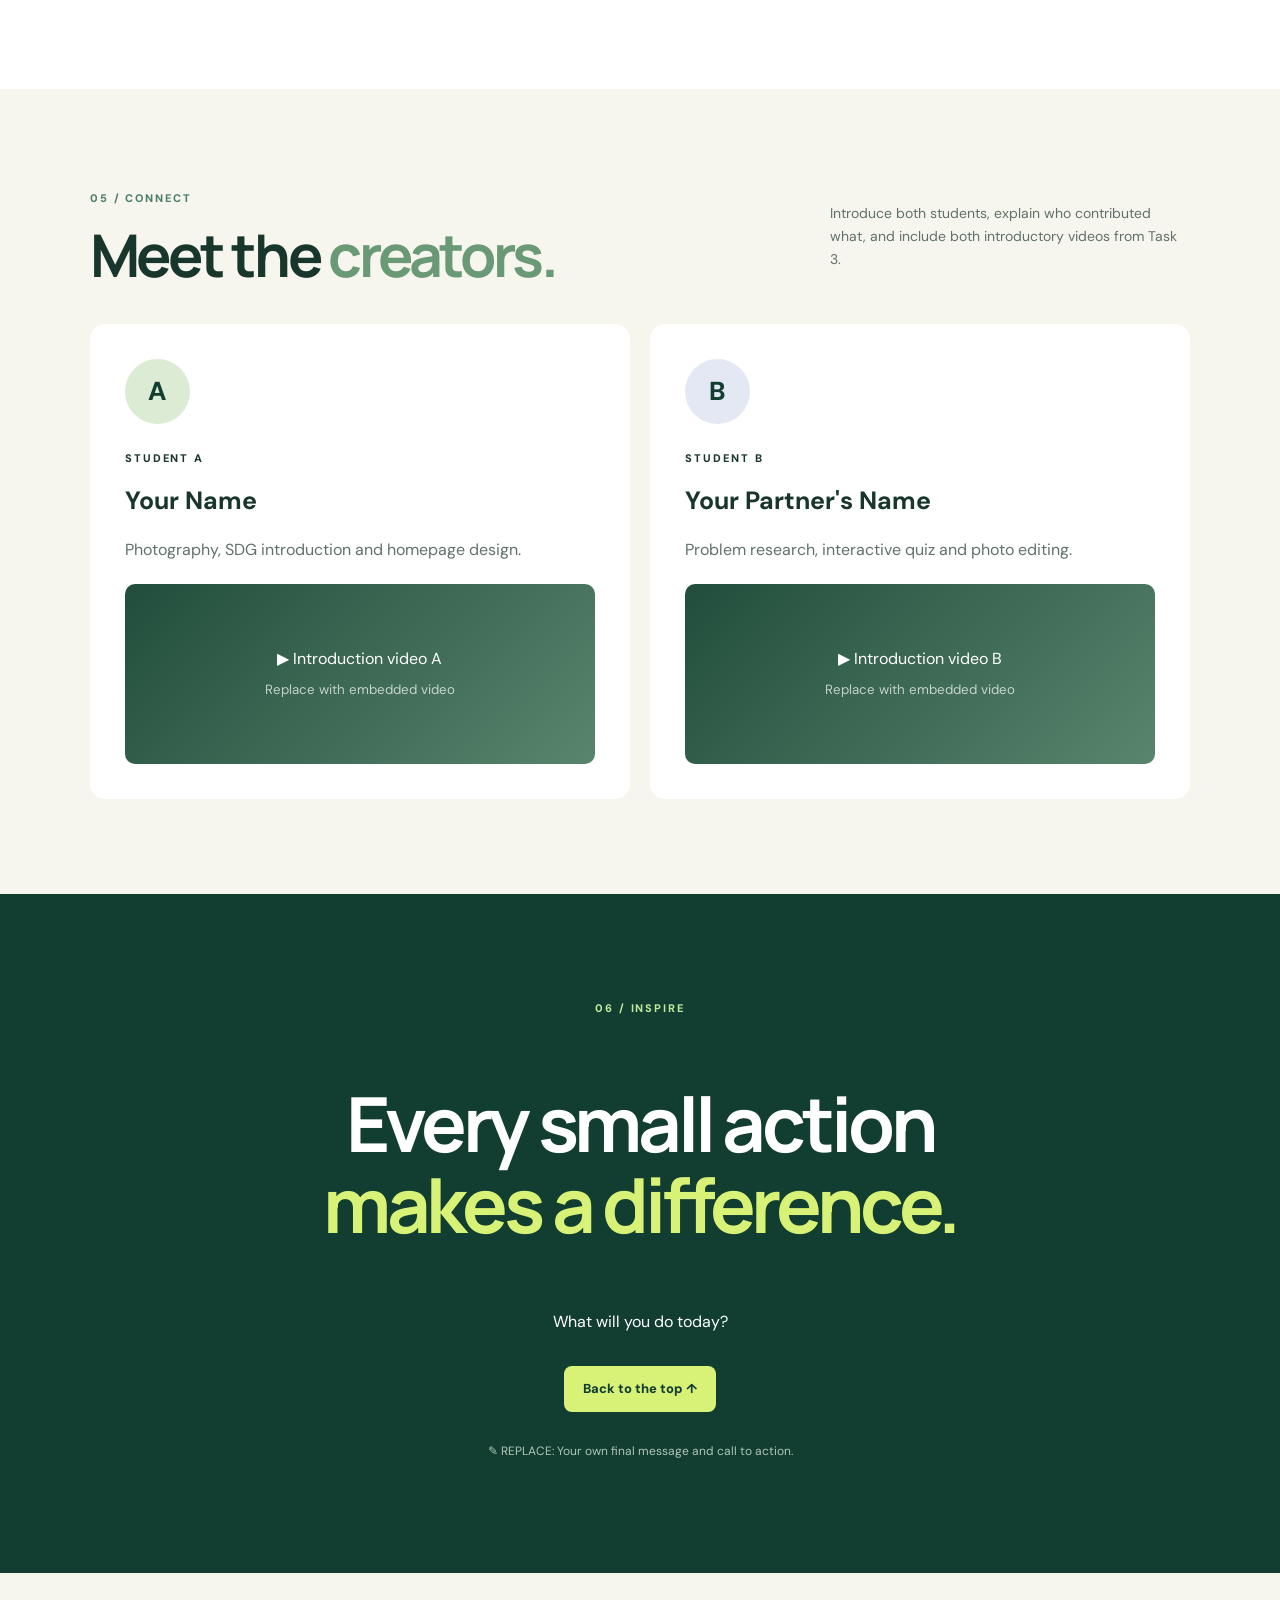
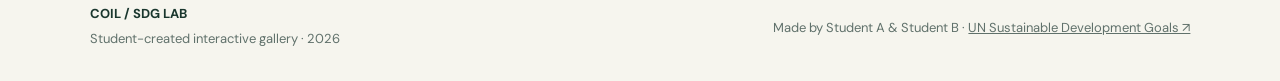
==== commit ab63fa28: "Add files via upload" ====
--- a/index.html
+++ b/index.html
@@ -1,11 +1,11 @@
 <!DOCTYPE html>
 <html lang="en"><head><meta charset="UTF-8"><meta name="viewport" content="width=device-width, initial-scale=1"><meta name="description" content="Student COIL SDG interactive gallery"><title>Our SDG Story | COIL 2026</title><link rel="stylesheet" href="style.css"></head>
-<body><a class="skip" href="#main">Skip to content</a><header class="nav"><a class="brand" href="#home"><span class="brand-mark">✳</span> COIL<span class="brand-light"> / SDG LAB</span></a><button class="menu-toggle" aria-expanded="false" aria-controls="navlinks">☰ Menu</button><nav id="navlinks" aria-label="Main navigation"><a href="#problem">The Problem</a><a href="#gallery">Gallery</a><a href="#solutions">Take Action</a><a href="#game">Play</a><a href="#journey">Our Journey</a><a href="#team">Our Team</a></nav></header>
+<body><a class="skip" href="#main">Skip to content</a><header class="nav"><a class="brand" href="#home"><span class="brand-mark">✳</span> COIL<span class="brand-light"> / SDG LAB</span></a><button class="menu-toggle" aria-expanded="false" aria-controls="navlinks">☰ Menu</button><nav id="navlinks" aria-label="Main navigation"><a href="#problem">The Problem</a><a href="#gallery">Gallery</a><a href="#solutions">Take Action</a><a href="#play">Play</a><a href="#journey">Our Journey</a><a href="#team">Our Team</a></nav></header>
 <main id="main"><section class="hero" id="home"><div class="hero-inner"><span class="eyebrow">COIL PROJECT 2026 · STUDENT SHOWCASE</span><div class="sdg-chip">SDG 14 <span>Life Below Water</span></div><h1>Small actions.<br><em>Big impact.</em></h1><p class="lead">How can we keep our seas and rivers free of trash? Explore our story, photos and ideas.</p><div class="hero-actions"><a class="btn btn-light" href="#gallery">Explore the gallery ↗</a><a class="btn btn-outline" href="#solutions">Try our interactive quiz →</a></div><p class="hero-hint">✎ REPLACE: title, SDG number, introduction and background photo</p></div><div class="hero-art" aria-hidden="true"><span class="art-orbit">12</span><span class="art-label">RETHINK<br>REUSE<br>REPAIR</span></div></section>
 <section class="section intro" id="problem"><div class="section-heading"><div><span class="kicker">01 / UNDERSTAND</span><h2>The problem <span class="accent">we see.</span></h2></div><p>Introduce one specific challenge related to your chosen SDG. Explain why it matters and whom it affects.</p></div><div class="problem-grid"><article class="problem-main"><span class="small-tag">OUR CHALLENGE</span><h3>Plastic is flooding our oceans.</h3><p>Bottles, bags and cans end up in rivers and seas, where they harm animals and break down into microplastics. Reducing, reusing and collecting waste properly protects life below water.</p><p class="hint">✎ REPLACE: Write 3–5 sentences about your own researched problem. Add a reliable source for factual claims.</p><a class="text-link" href="https://sdgs.un.org/goals/goal14" target="_blank" rel="noopener noreferrer">Learn more about SDG 14 ↗</a></article><aside class="fact-card"><div class="fact-icon">↺</div><h3>Think before you replace.</h3><p>Could this device be repaired, shared, donated or recycled responsibly?</p><span class="fact-bottom">YOUR KEY MESSAGE GOES HERE</span></aside></div></section>
 <section class="section gallery-section" id="gallery"><div class="section-heading"><div><span class="kicker">02 / DOCUMENT</span><h2>Through <span class="accent">our lens.</span></h2></div><p>Replace these sample illustrations with your own edited photographs. Minimum: six original photographs per student.</p></div><div class="filters" role="group" aria-label="Filter photographs"><button class="filter active" data-filter="all" aria-pressed="true">All photos</button><button class="filter" data-filter="challenge" aria-pressed="false">The challenge</button><button class="filter" data-filter="solutions" aria-pressed="false">Solutions</button><button class="filter" data-filter="behind" aria-pressed="false">Behind the scenes</button></div><div class="photo-grid" id="photo-grid"></div><p class="hint gallery-hint">✎ REPLACE: Add at least 12 own photos in <code>assets/images/</code>, then update <code>gallery-data.js</code>. Click a photo to open it.</p></section>
 <section class="section action-section" id="solutions"><div class="section-heading"><div><span class="kicker">03 / ACT</span><h2>Ideas into <span class="accent">action.</span></h2></div><p>Choose at least one interactive element: a quiz, survey, game, calculator or your own mini-app. This template includes two examples.</p></div><div class="action-grid"><article class="interactive-card"><span class="small-tag">INTERACTIVE QUIZ</span><h3>What would you do?</h3><p>Choose an answer and receive instant feedback.</p><div id="quiz" class="quiz"><div class="quiz-meta"><span id="quiz-progress">Question 1 of 3</span><span id="quiz-score">Score: 0</span></div><div class="progress-track"><div id="quiz-bar"></div></div><h4 id="quiz-question"></h4><div id="quiz-options" class="quiz-options"></div><p id="quiz-feedback" class="feedback" aria-live="polite"></p><button id="quiz-next" class="btn btn-dark" hidden>Next question →</button><div id="quiz-finish" hidden><h4 id="quiz-result"></h4><button id="quiz-restart" class="btn btn-dark">Try again ↻</button></div></div></article><article class="interactive-card survey-card"><span class="small-tag">INSTANT SURVEY</span><h3>What is your first step?</h3><p>Vote to see an immediate chart of the responses <strong>in this browser session</strong>.</p><fieldset id="poll"><legend>How would you reduce electronic waste?</legend><label><input type="radio" name="poll" value="Repair"> Repair a device</label><label><input type="radio" name="poll" value="Donate"> Donate old electronics</label><label><input type="radio" name="poll" value="Recycle"> Recycle responsibly</label><button id="poll-vote" class="btn btn-dark" type="button">Submit my answer</button></fieldset><div id="poll-results" hidden aria-live="polite"><p class="results-note">Demo results (saved only in your browser)</p><div id="poll-bars"></div><button id="poll-reset" class="text-button" type="button">Reset demo votes</button></div><p class="hint">✎ OPTIONAL: For results shared by all visitors, connect a database/backend. GitHub Pages alone does not store shared survey responses.</p></article></div><div class="tips"><h3>Three actions you can take today</h3><div class="tip-grid"><div><span>01</span><h4>Repair</h4><p>Check whether your device can be fixed before buying a new one.</p></div><div><span>02</span><h4>Reuse</h4><p>Donate or repurpose electronics that still work.</p></div><div><span>03</span><h4>Recycle</h4><p>Take unusable electronics to an appropriate collection point.</p></div></div><p class="hint">✎ REPLACE: These tips with solutions related to your chosen SDG.</p></div></section>
-<section class="section game-section" id="game"><div class="section-heading"><div><span class="kicker">PLAY / CLEAN THE SEA</span><h2>Submarine <span class="accent">clean-up.</span></h2></div><p>Steer the submarine and shoot torpedoes at trash before it reaches you. Arrow keys or WASD to move, SPACE to fire.</p></div><div class="game-wrap"><div class="game-bar"><span id="g-score">Score: 0</span><span id="g-lives">Lives: ♥♥♥</span><span id="g-best">Best: 0</span></div><canvas id="game" width="800" height="450" aria-label="Submarine clean-up game"></canvas><p id="g-msg" class="feedback" aria-live="polite"></p><button id="g-start" class="btn btn-dark" type="button">Start game ▶</button><div class="game-pad"><div><button data-hold="arrowup" aria-label="Up">▲</button><button data-hold="arrowleft" aria-label="Left">◀</button><button data-hold="arrowdown" aria-label="Down">▼</button><button data-hold="arrowright" aria-label="Right">▶</button></div><button id="g-fire" class="fire">FIRE 🚀</button></div></div></section>
+<section class="section game-section" id="play"><div class="section-heading"><div><span class="kicker">PLAY / CLEAN THE SEA</span><h2>Submarine <span class="accent">clean-up.</span></h2></div><p>Steer the submarine and shoot torpedoes at trash before it reaches you. Arrow keys or WASD to move, SPACE to fire.</p></div><div class="game-wrap"><div class="game-bar"><span id="g-score">Score: 0</span><span id="g-lives">Lives: ♥♥♥</span><span id="g-best">Best: 0</span></div><canvas id="game" width="800" height="450" aria-label="Submarine clean-up game"></canvas><p id="g-msg" class="feedback" aria-live="polite"></p><button id="g-start" class="btn btn-dark" type="button">Start game ▶</button><div class="game-pad"><div><button data-hold="arrowup" aria-label="Up">▲</button><button data-hold="arrowleft" aria-label="Left">◀</button><button data-hold="arrowdown" aria-label="Down">▼</button><button data-hold="arrowright" aria-label="Right">▶</button></div><button id="g-fire" class="fire">FIRE 🚀</button></div></div></section>
 <section class="section journey-section" id="journey"><div class="section-heading"><div><span class="kicker">04 / CREATE</span><h2>Our <span class="accent">journey.</span></h2></div><p>Show how you researched the problem, took photos, designed the gallery and tested your interactive idea.</p></div><div class="timeline"><div><b>01</b><h3>Research</h3><p>We chose our SDG and explored the challenge.</p></div><div><b>02</b><h3>Capture</h3><p>We took original photos and edited them.</p></div><div><b>03</b><h3>Build</h3><p>We created our website and interactive content.</p></div><div><b>04</b><h3>Share</h3><p>We tested the gallery and published it on GitHub Pages.</p></div></div><div class="video-panel"><div><span class="small-tag">OPTIONAL PROJECT VIDEO</span><h3>Behind the scenes</h3><p>Add a short video about how you created the project. Use a YouTube embed or your own optimized MP4 file.</p><p class="hint">✎ REPLACE: The placeholder with your video embed.</p></div><div class="video-placeholder"><span>▶</span><strong>Project video</strong><small>Insert your video here</small></div></div></section>
 <section class="section team-section" id="team"><div class="section-heading"><div><span class="kicker">05 / CONNECT</span><h2>Meet the <span class="accent">creators.</span></h2></div><p>Introduce both students, explain who contributed what, and include both introductory videos from Task 3.</p></div><div class="team-grid"><article class="student"><div class="avatar">A</div><span class="small-tag">STUDENT A</span><h3>Your Name</h3><p>Photography, SDG introduction and homepage design.</p><div class="video-slot">▶ Introduction video A <small>Replace with embedded video</small></div></article><article class="student"><div class="avatar second">B</div><span class="small-tag">STUDENT B</span><h3>Your Partner's Name</h3><p>Problem research, interactive quiz and photo editing.</p><div class="video-slot">▶ Introduction video B <small>Replace with embedded video</small></div></article></div></section>
 <section class="closing"><span class="kicker">06 / INSPIRE</span><h2>Every small action<br><em>makes a difference.</em></h2><p>What will you do today?</p><a class="btn btn-light" href="#home">Back to the top ↑</a><p class="hint">✎ REPLACE: Your own final message and call to action.</p></section></main><footer><div><strong>COIL / SDG LAB</strong><p>Student-created interactive gallery · 2026</p></div><p>Made by Student A & Student B · <a href="https://sdgs.un.org/goals" target="_blank" rel="noopener noreferrer">UN Sustainable Development Goals ↗</a></p></footer>
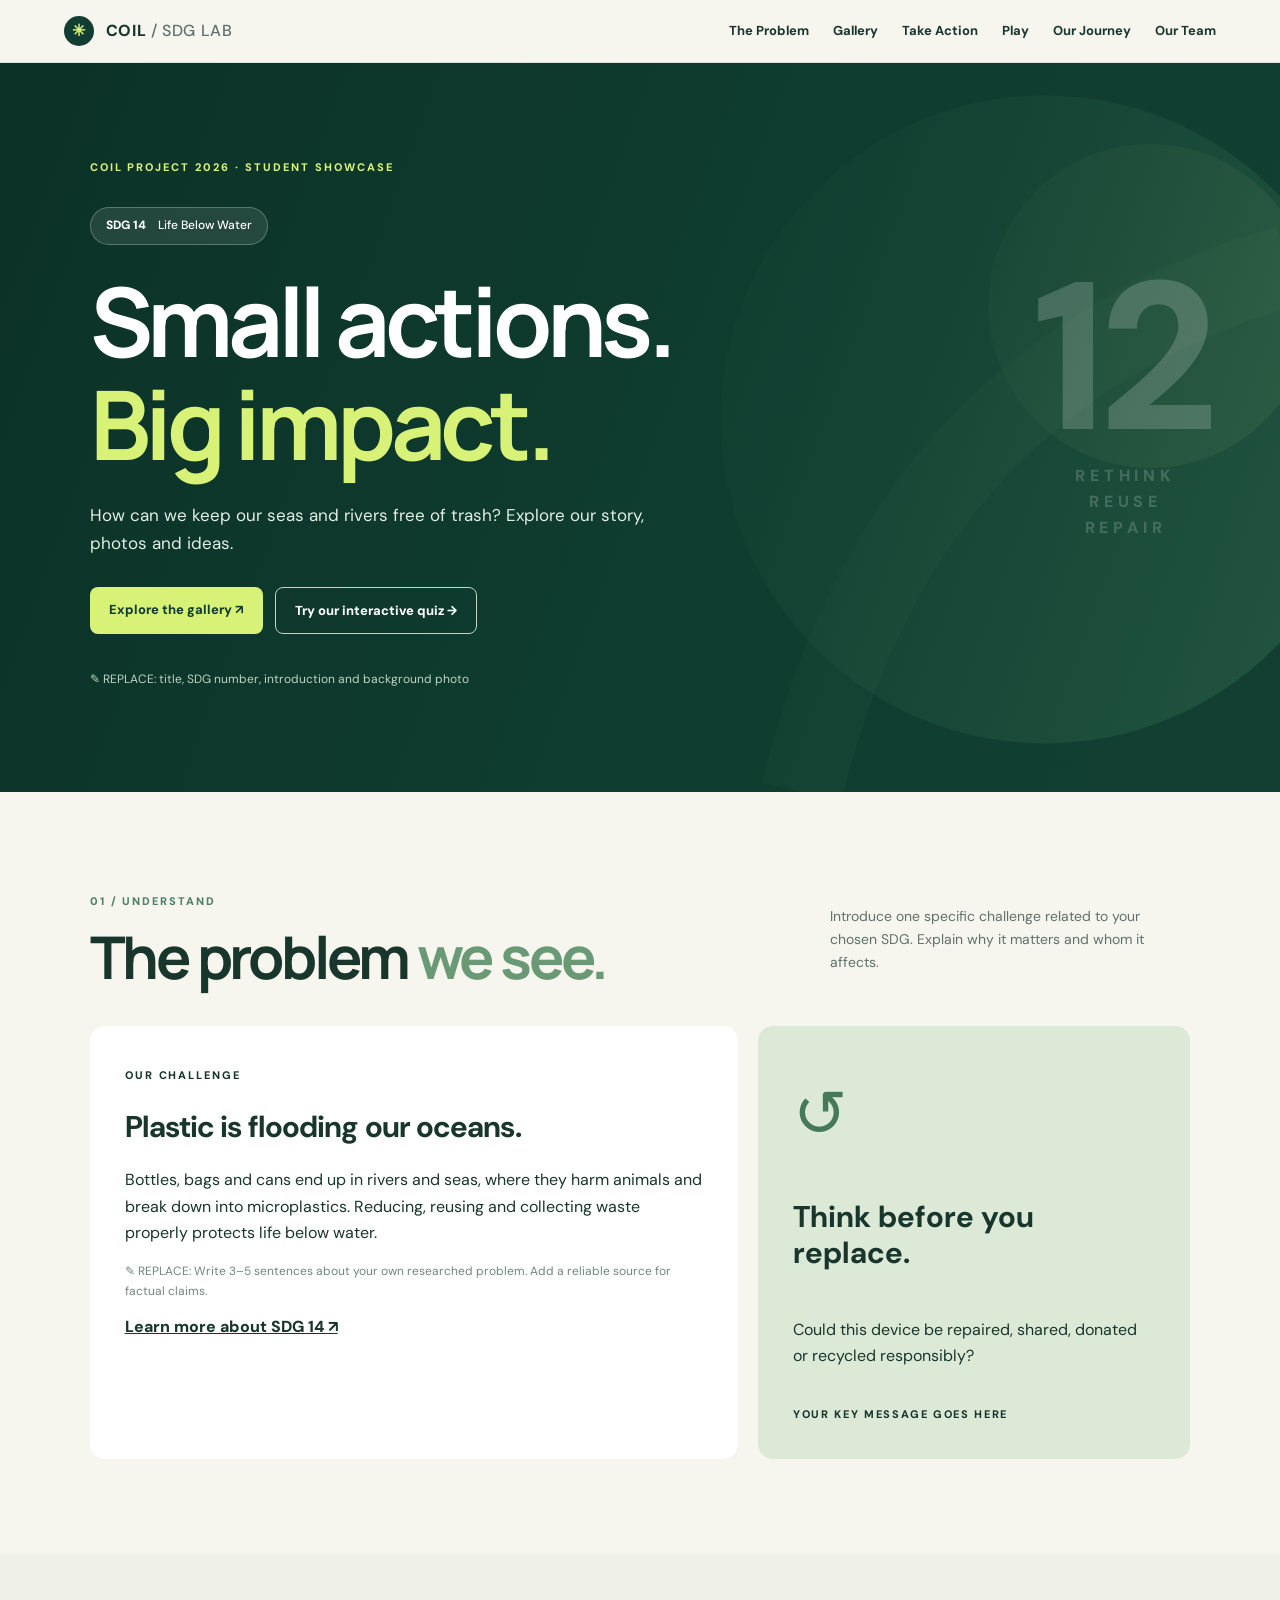
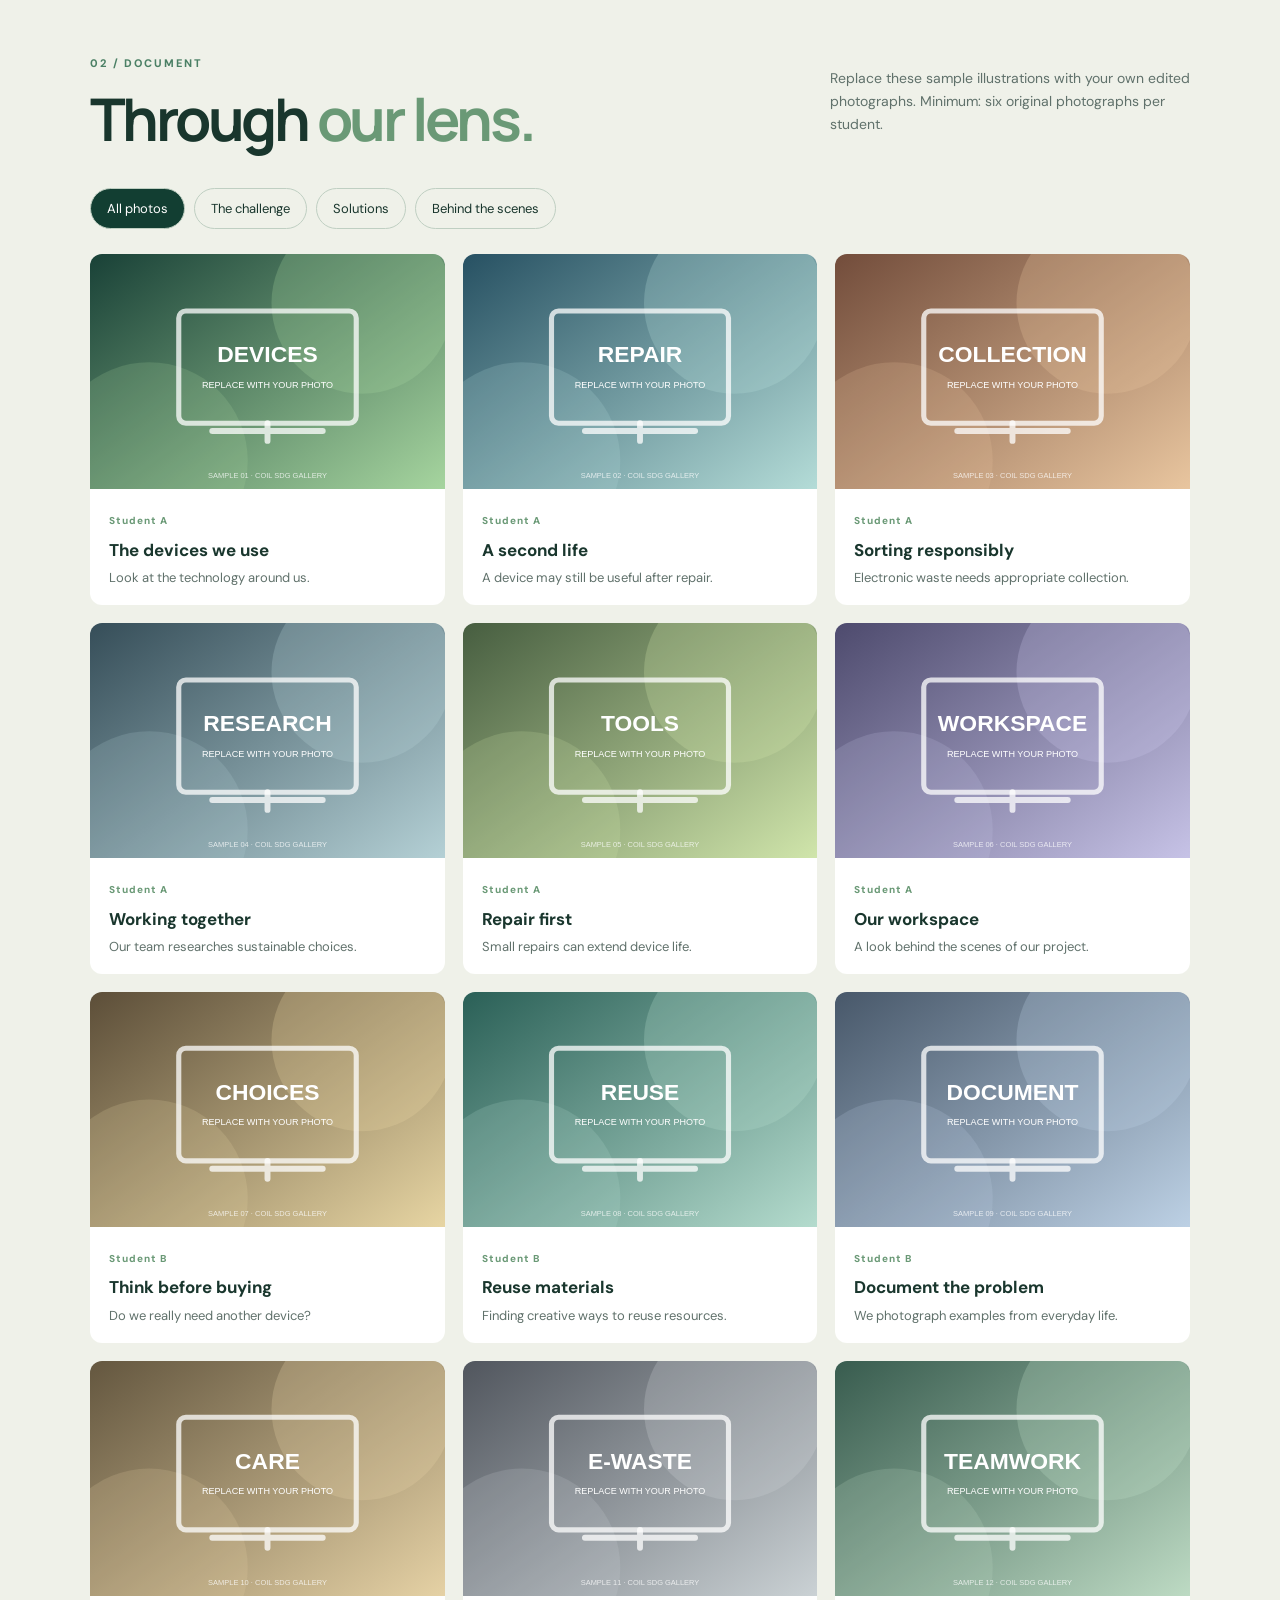
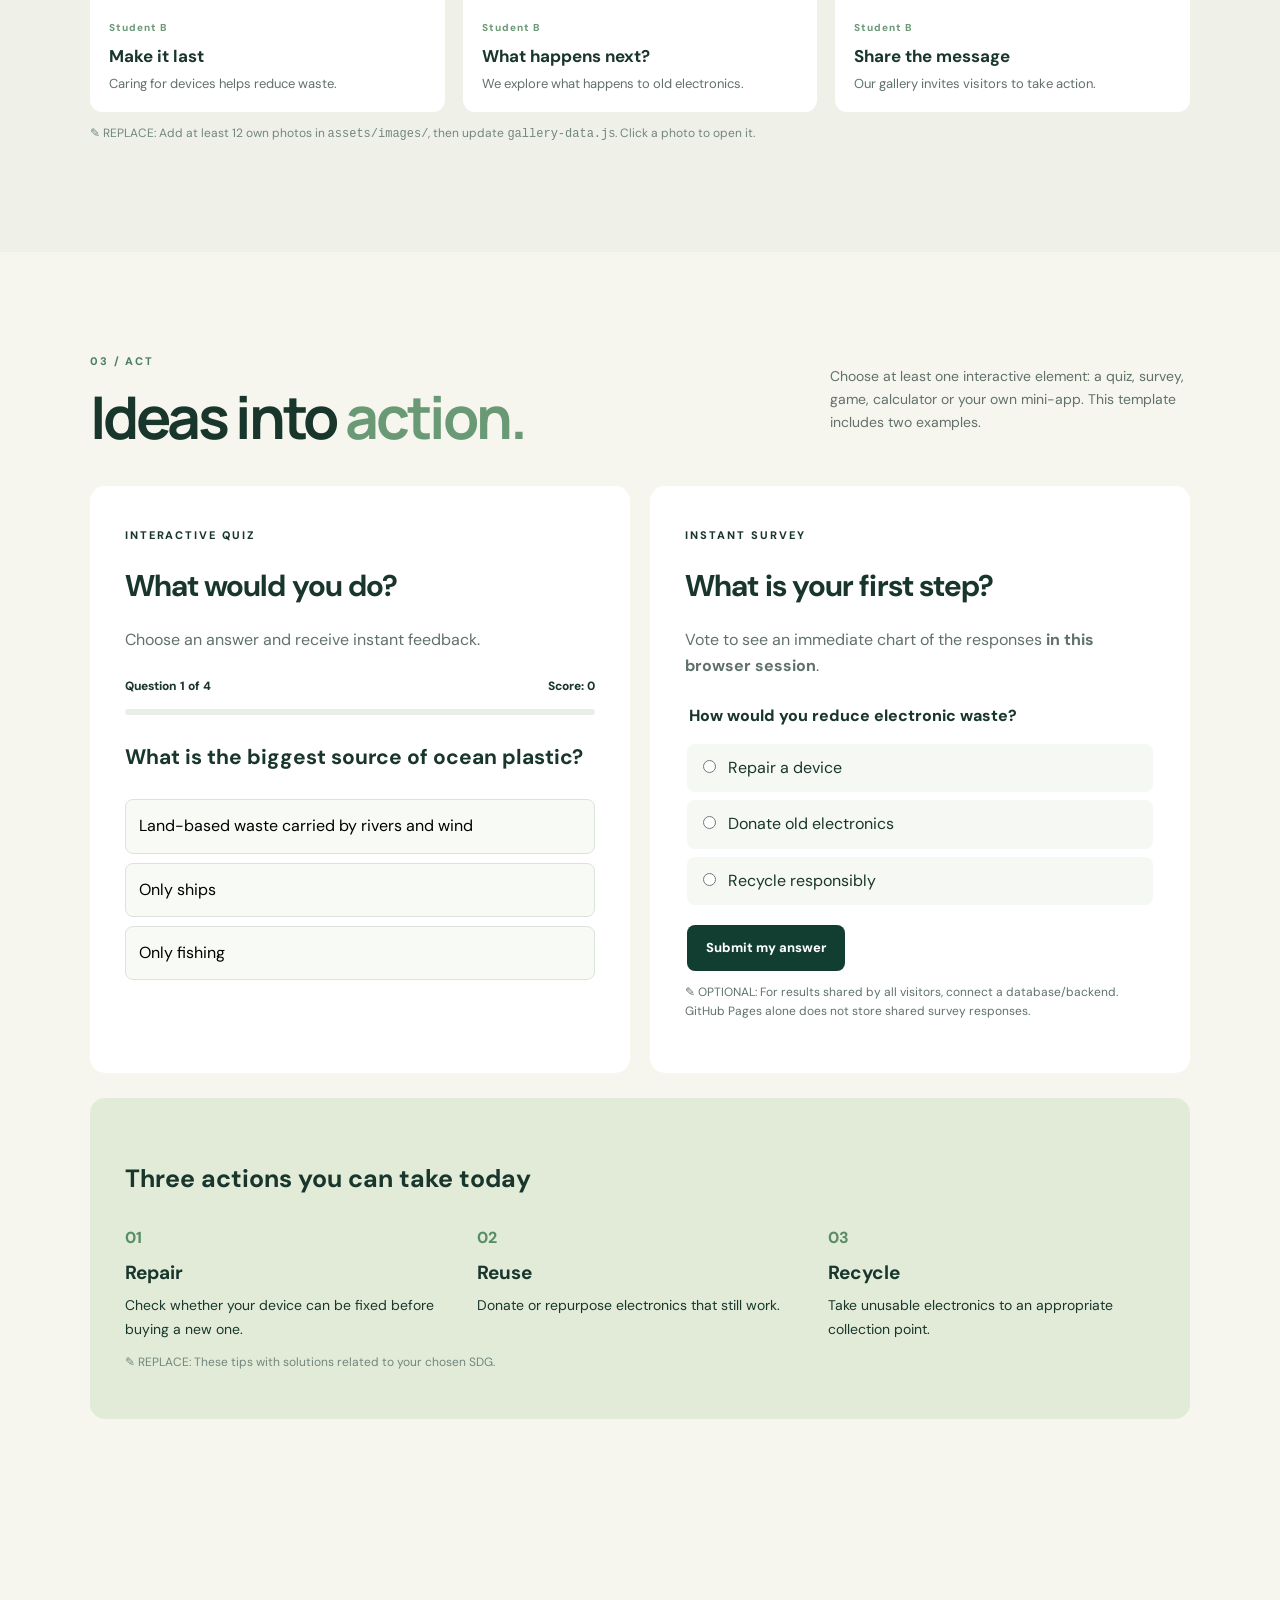
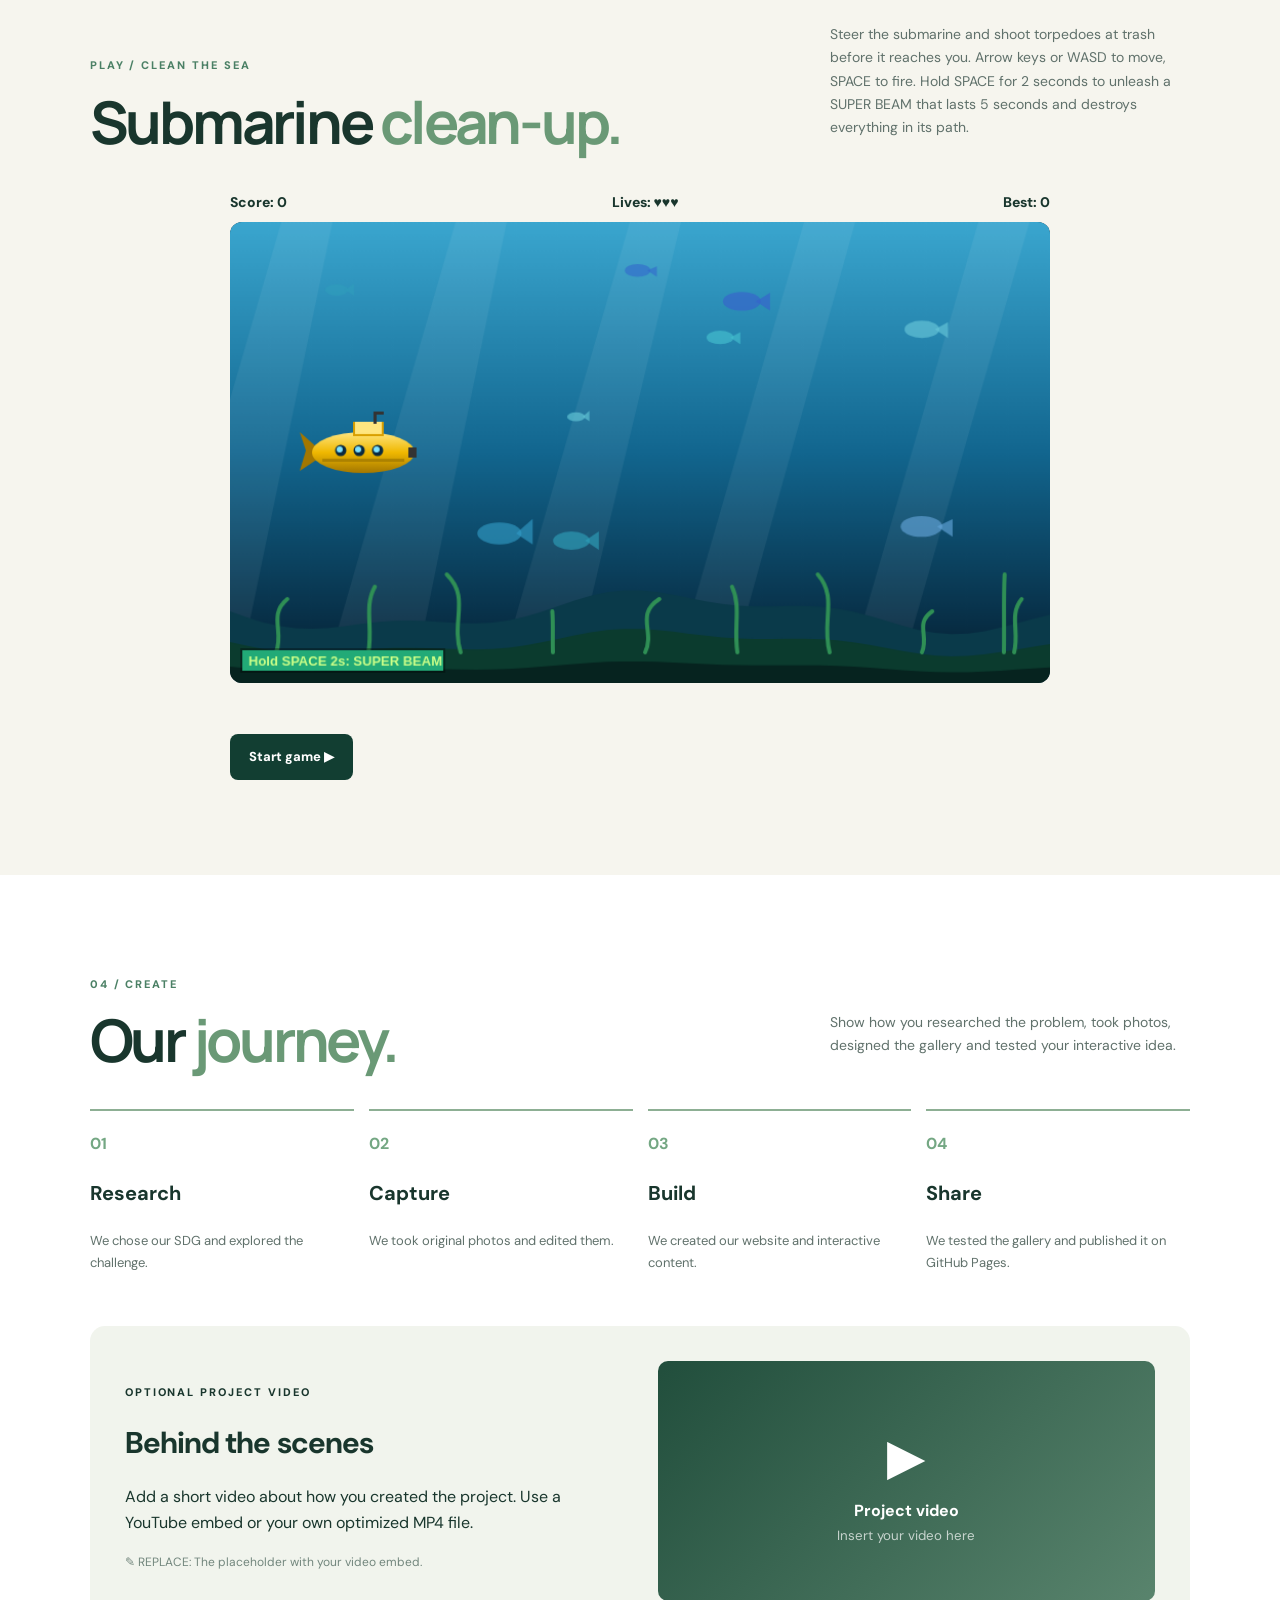
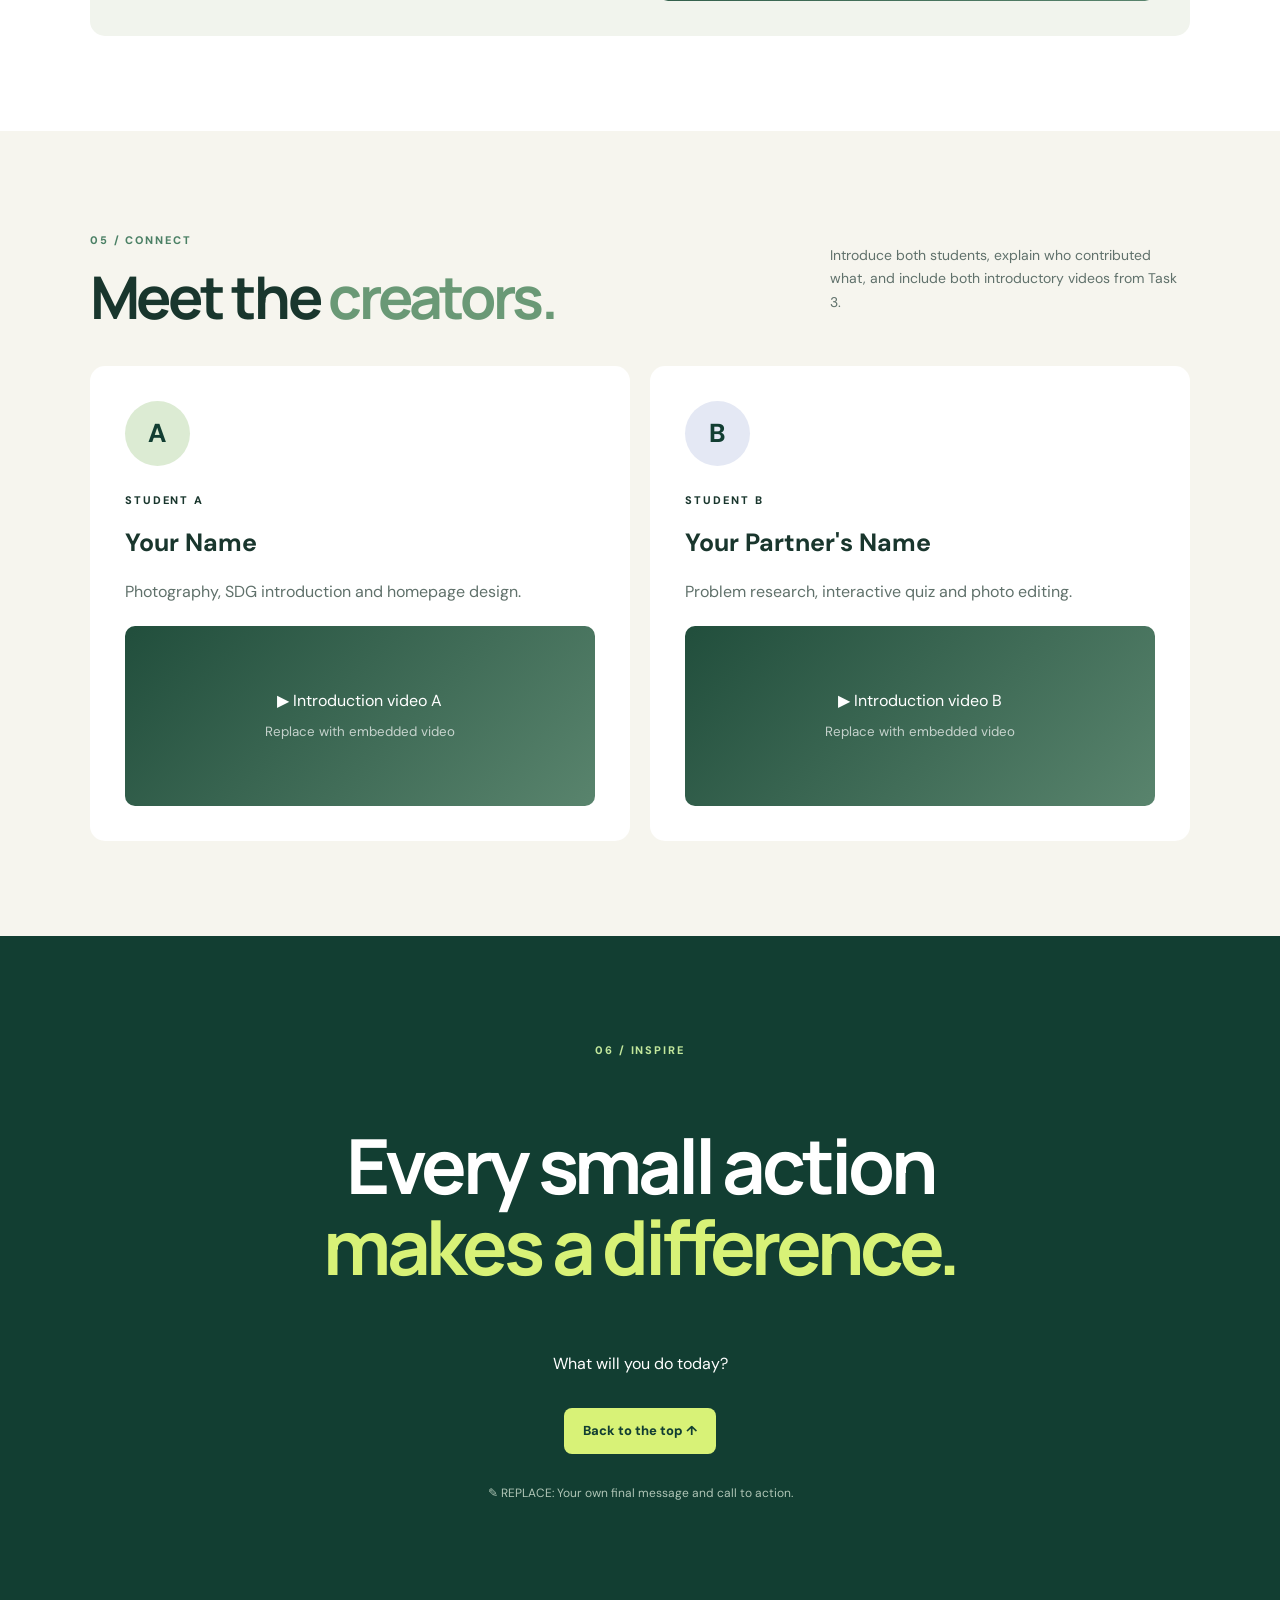
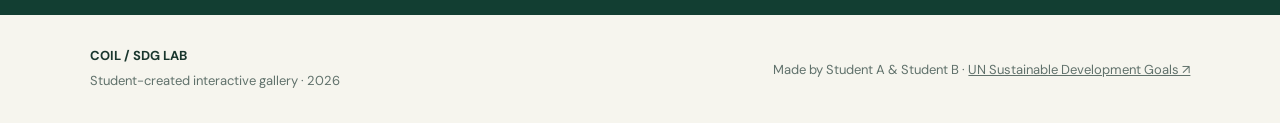
==== commit b88f595d: "Add files via upload" ====
--- a/index.html
+++ b/index.html
@@ -5,7 +5,7 @@
 <section class="section intro" id="problem"><div class="section-heading"><div><span class="kicker">01 / UNDERSTAND</span><h2>The problem <span class="accent">we see.</span></h2></div><p>Introduce one specific challenge related to your chosen SDG. Explain why it matters and whom it affects.</p></div><div class="problem-grid"><article class="problem-main"><span class="small-tag">OUR CHALLENGE</span><h3>Plastic is flooding our oceans.</h3><p>Bottles, bags and cans end up in rivers and seas, where they harm animals and break down into microplastics. Reducing, reusing and collecting waste properly protects life below water.</p><p class="hint">✎ REPLACE: Write 3–5 sentences about your own researched problem. Add a reliable source for factual claims.</p><a class="text-link" href="https://sdgs.un.org/goals/goal14" target="_blank" rel="noopener noreferrer">Learn more about SDG 14 ↗</a></article><aside class="fact-card"><div class="fact-icon">↺</div><h3>Think before you replace.</h3><p>Could this device be repaired, shared, donated or recycled responsibly?</p><span class="fact-bottom">YOUR KEY MESSAGE GOES HERE</span></aside></div></section>
 <section class="section gallery-section" id="gallery"><div class="section-heading"><div><span class="kicker">02 / DOCUMENT</span><h2>Through <span class="accent">our lens.</span></h2></div><p>Replace these sample illustrations with your own edited photographs. Minimum: six original photographs per student.</p></div><div class="filters" role="group" aria-label="Filter photographs"><button class="filter active" data-filter="all" aria-pressed="true">All photos</button><button class="filter" data-filter="challenge" aria-pressed="false">The challenge</button><button class="filter" data-filter="solutions" aria-pressed="false">Solutions</button><button class="filter" data-filter="behind" aria-pressed="false">Behind the scenes</button></div><div class="photo-grid" id="photo-grid"></div><p class="hint gallery-hint">✎ REPLACE: Add at least 12 own photos in <code>assets/images/</code>, then update <code>gallery-data.js</code>. Click a photo to open it.</p></section>
 <section class="section action-section" id="solutions"><div class="section-heading"><div><span class="kicker">03 / ACT</span><h2>Ideas into <span class="accent">action.</span></h2></div><p>Choose at least one interactive element: a quiz, survey, game, calculator or your own mini-app. This template includes two examples.</p></div><div class="action-grid"><article class="interactive-card"><span class="small-tag">INTERACTIVE QUIZ</span><h3>What would you do?</h3><p>Choose an answer and receive instant feedback.</p><div id="quiz" class="quiz"><div class="quiz-meta"><span id="quiz-progress">Question 1 of 3</span><span id="quiz-score">Score: 0</span></div><div class="progress-track"><div id="quiz-bar"></div></div><h4 id="quiz-question"></h4><div id="quiz-options" class="quiz-options"></div><p id="quiz-feedback" class="feedback" aria-live="polite"></p><button id="quiz-next" class="btn btn-dark" hidden>Next question →</button><div id="quiz-finish" hidden><h4 id="quiz-result"></h4><button id="quiz-restart" class="btn btn-dark">Try again ↻</button></div></div></article><article class="interactive-card survey-card"><span class="small-tag">INSTANT SURVEY</span><h3>What is your first step?</h3><p>Vote to see an immediate chart of the responses <strong>in this browser session</strong>.</p><fieldset id="poll"><legend>How would you reduce electronic waste?</legend><label><input type="radio" name="poll" value="Repair"> Repair a device</label><label><input type="radio" name="poll" value="Donate"> Donate old electronics</label><label><input type="radio" name="poll" value="Recycle"> Recycle responsibly</label><button id="poll-vote" class="btn btn-dark" type="button">Submit my answer</button></fieldset><div id="poll-results" hidden aria-live="polite"><p class="results-note">Demo results (saved only in your browser)</p><div id="poll-bars"></div><button id="poll-reset" class="text-button" type="button">Reset demo votes</button></div><p class="hint">✎ OPTIONAL: For results shared by all visitors, connect a database/backend. GitHub Pages alone does not store shared survey responses.</p></article></div><div class="tips"><h3>Three actions you can take today</h3><div class="tip-grid"><div><span>01</span><h4>Repair</h4><p>Check whether your device can be fixed before buying a new one.</p></div><div><span>02</span><h4>Reuse</h4><p>Donate or repurpose electronics that still work.</p></div><div><span>03</span><h4>Recycle</h4><p>Take unusable electronics to an appropriate collection point.</p></div></div><p class="hint">✎ REPLACE: These tips with solutions related to your chosen SDG.</p></div></section>
-<section class="section game-section" id="play"><div class="section-heading"><div><span class="kicker">PLAY / CLEAN THE SEA</span><h2>Submarine <span class="accent">clean-up.</span></h2></div><p>Steer the submarine and shoot torpedoes at trash before it reaches you. Arrow keys or WASD to move, SPACE to fire.</p></div><div class="game-wrap"><div class="game-bar"><span id="g-score">Score: 0</span><span id="g-lives">Lives: ♥♥♥</span><span id="g-best">Best: 0</span></div><canvas id="game" width="800" height="450" aria-label="Submarine clean-up game"></canvas><p id="g-msg" class="feedback" aria-live="polite"></p><button id="g-start" class="btn btn-dark" type="button">Start game ▶</button><div class="game-pad"><div><button data-hold="arrowup" aria-label="Up">▲</button><button data-hold="arrowleft" aria-label="Left">◀</button><button data-hold="arrowdown" aria-label="Down">▼</button><button data-hold="arrowright" aria-label="Right">▶</button></div><button id="g-fire" class="fire">FIRE 🚀</button></div></div></section>
+<section class="section game-section" id="play"><div class="section-heading"><div><span class="kicker">PLAY / CLEAN THE SEA</span><h2>Submarine <span class="accent">clean-up.</span></h2></div><p>Steer the submarine and shoot torpedoes at trash before it reaches you. Arrow keys or WASD to move, SPACE to fire. Hold SPACE for 2 seconds to unleash a SUPER BEAM that lasts 5 seconds and destroys everything in its path.</p></div><div class="game-wrap"><div class="game-bar"><span id="g-score">Score: 0</span><span id="g-lives">Lives: ♥♥♥</span><span id="g-best">Best: 0</span></div><canvas id="game" width="800" height="450" aria-label="Submarine clean-up game"></canvas><p id="g-msg" class="feedback" aria-live="polite"></p><button id="g-start" class="btn btn-dark" type="button">Start game ▶</button><div class="game-pad"><div><button data-hold="arrowup" aria-label="Up">▲</button><button data-hold="arrowleft" aria-label="Left">◀</button><button data-hold="arrowdown" aria-label="Down">▼</button><button data-hold="arrowright" aria-label="Right">▶</button></div><button id="g-fire" class="fire">FIRE 🚀</button></div></div></section>
 <section class="section journey-section" id="journey"><div class="section-heading"><div><span class="kicker">04 / CREATE</span><h2>Our <span class="accent">journey.</span></h2></div><p>Show how you researched the problem, took photos, designed the gallery and tested your interactive idea.</p></div><div class="timeline"><div><b>01</b><h3>Research</h3><p>We chose our SDG and explored the challenge.</p></div><div><b>02</b><h3>Capture</h3><p>We took original photos and edited them.</p></div><div><b>03</b><h3>Build</h3><p>We created our website and interactive content.</p></div><div><b>04</b><h3>Share</h3><p>We tested the gallery and published it on GitHub Pages.</p></div></div><div class="video-panel"><div><span class="small-tag">OPTIONAL PROJECT VIDEO</span><h3>Behind the scenes</h3><p>Add a short video about how you created the project. Use a YouTube embed or your own optimized MP4 file.</p><p class="hint">✎ REPLACE: The placeholder with your video embed.</p></div><div class="video-placeholder"><span>▶</span><strong>Project video</strong><small>Insert your video here</small></div></div></section>
 <section class="section team-section" id="team"><div class="section-heading"><div><span class="kicker">05 / CONNECT</span><h2>Meet the <span class="accent">creators.</span></h2></div><p>Introduce both students, explain who contributed what, and include both introductory videos from Task 3.</p></div><div class="team-grid"><article class="student"><div class="avatar">A</div><span class="small-tag">STUDENT A</span><h3>Your Name</h3><p>Photography, SDG introduction and homepage design.</p><div class="video-slot">▶ Introduction video A <small>Replace with embedded video</small></div></article><article class="student"><div class="avatar second">B</div><span class="small-tag">STUDENT B</span><h3>Your Partner's Name</h3><p>Problem research, interactive quiz and photo editing.</p><div class="video-slot">▶ Introduction video B <small>Replace with embedded video</small></div></article></div></section>
 <section class="closing"><span class="kicker">06 / INSPIRE</span><h2>Every small action<br><em>makes a difference.</em></h2><p>What will you do today?</p><a class="btn btn-light" href="#home">Back to the top ↑</a><p class="hint">✎ REPLACE: Your own final message and call to action.</p></section></main><footer><div><strong>COIL / SDG LAB</strong><p>Student-created interactive gallery · 2026</p></div><p>Made by Student A & Student B · <a href="https://sdgs.un.org/goals" target="_blank" rel="noopener noreferrer">UN Sustainable Development Goals ↗</a></p></footer>
